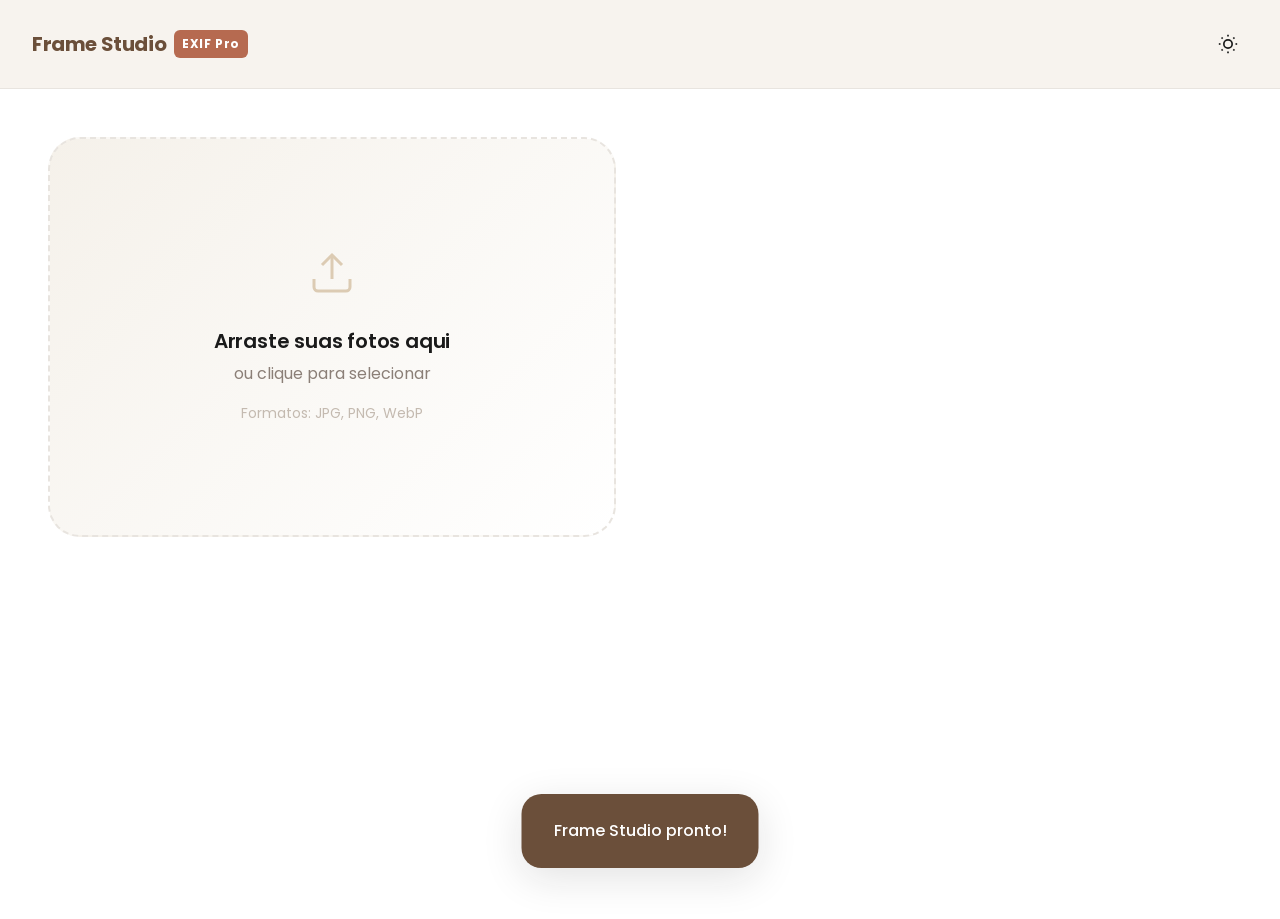
==== index.html @ 3149fba8 "feat: add EXIFReader class for extracting EXIF data from images and UIManager class for managing use" ====
<!DOCTYPE html>
<html lang="pt-BR">
<head>
    <meta charset="UTF-8">
    <meta name="viewport" content="width=device-width, initial-scale=1.0">
    <title>Frame Studio - Molduras EXIF Profissionais</title>
    <meta name="description" content="Crie molduras elegantes para suas fotografias com dados EXIF automaticamente.">
    
    <!-- Preconnect para otimização -->
    <link rel="preconnect" href="https://fonts.googleapis.com">
    <link rel="preconnect" href="https://fonts.gstatic.com" crossorigin>
    
    <!-- Google Fonts - Tipografia Refinada -->
    <link href="https://fonts.googleapis.com/css2?family=Poppins:wght@300;400;500;600;700&family=Cormorant+Garamond:wght@400;500;600;700&display=swap" rel="stylesheet">
    
    <!-- CSS -->
    <link rel="stylesheet" href="css/style.css">
    <link rel="stylesheet" href="css/components.css">
    <link rel="stylesheet" href="css/responsive.css">
</head>
<body>
    <!-- Header Premium -->
    <header class="header">
        <div class="header__container">
            <div class="logo">
                <span class="logo__text">Frame Studio</span>
                <span class="logo__badge">EXIF Pro</span>
            </div>
            <nav class="header__nav">
                <button class="btn-icon" id="themeToggle" aria-label="Alternar tema">
                    <svg width="20" height="20" viewBox="0 0 24 24" fill="none" stroke="currentColor" stroke-width="2">
                        <circle cx="12" cy="12" r="5"></circle>
                        <line x1="12" y1="1" x2="12" y2="3"></line>
                        <line x1="12" y1="21" x2="12" y2="23"></line>
                        <line x1="4.22" y1="4.22" x2="5.64" y2="5.64"></line>
                        <line x1="18.36" y1="18.36" x2="19.78" y2="19.78"></line>
                        <line x1="1" y1="12" x2="3" y2="12"></line>
                        <line x1="21" y1="12" x2="23" y2="12"></line>
                        <line x1="4.22" y1="19.78" x2="5.64" y2="18.36"></line>
                        <line x1="18.36" y1="5.64" x2="19.78" y2="4.22"></line>
                    </svg>
                </button>
            </nav>
        </div>
    </header>

    <!-- Container Principal -->
    <main class="app">
        <div class="app__container">
            <!-- Seção Upload/Visualização -->
            <div class="section section--left">
                <!-- Upload Area -->
                <div class="upload-area" id="uploadArea">
                    <div class="upload-area__content">
                        <svg class="upload-area__icon" width="48" height="48" viewBox="0 0 24 24" fill="none" stroke="currentColor" stroke-width="1.5">
                            <path d="M21 15v4a2 2 0 0 1-2 2H5a2 2 0 0 1-2-2v-4"></path>
                            <polyline points="17 8 12 3 7 8"></polyline>
                            <line x1="12" y1="3" x2="12" y2="15"></line>
                        </svg>
                        <h2 class="upload-area__title">Arraste suas fotos aqui</h2>
                        <p class="upload-area__subtitle">ou clique para selecionar</p>
                        <p class="upload-area__hint">Formatos: JPG, PNG, WebP</p>
                    </div>
                    <input 
                        type="file" 
                        id="fileInput" 
                        multiple 
                        accept="image/*"
                        aria-label="Selecionar imagens"
                        hidden
                    >
                </div>

                <!-- Gallery de Imagens -->
                <div class="gallery" id="gallery" style="display: none;">
                    <div class="gallery__header">
                        <h3 class="gallery__title">Suas fotos</h3>
                        <button class="btn btn--secondary btn--small" id="clearGallery">Limpar</button>
                    </div>
                    <div class="gallery__grid" id="galleryGrid"></div>
                </div>
            </div>

            <!-- Seção Editor/Preview -->
            <div class="section section--right">
                <!-- Preview Card -->
                <div class="preview-card" id="previewCard" style="display: none;">
                    <div class="preview-card__header">
                        <h3 class="preview-card__title">Pré-visualização</h3>
                        <div class="preview-card__controls">
                            <button class="btn-icon" id="zoomOut" aria-label="Diminuir zoom" title="Diminuir zoom">
                                <svg width="18" height="18" viewBox="0 0 24 24" fill="none" stroke="currentColor" stroke-width="2">
                                    <circle cx="11" cy="11" r="8"></circle>
                                    <line x1="21" y1="21" x2="16.65" y2="16.65"></line>
                                    <line x1="8" y1="11" x2="14" y2="11"></line>
                                </svg>
                            </button>
                            <span class="preview-card__zoom" id="zoomLevel">100%</span>
                            <button class="btn-icon" id="zoomIn" aria-label="Aumentar zoom" title="Aumentar zoom">
                                <svg width="18" height="18" viewBox="0 0 24 24" fill="none" stroke="currentColor" stroke-width="2">
                                    <circle cx="11" cy="11" r="8"></circle>
                                    <line x1="21" y1="21" x2="16.65" y2="16.65"></line>
                                    <line x1="11" y1="8" x2="11" y2="14"></line>
                                    <line x1="8" y1="11" x2="14" y2="11"></line>
                                </svg>
                            </button>
                        </div>
                    </div>
                    <div class="preview-card__canvas-wrapper">
                        <canvas id="previewCanvas" class="preview-card__canvas"></canvas>
                    </div>
                </div>

                <!-- EXIF Info -->
                <div class="exif-info" id="exifInfo" style="display: none;">
                    <h4 class="exif-info__title">Dados EXIF</h4>
                    <div class="exif-info__grid" id="exifGrid"></div>
                    <p class="exif-info__empty" id="exifEmpty">Sem dados EXIF disponíveis</p>
                </div>

                <!-- Editor Panel -->
                <div class="editor-panel" id="editorPanel" style="display: none;">
                    <div class="editor-panel__header">
                        <h3 class="editor-panel__title">Editor de Moldura</h3>
                        <button class="btn-icon" id="toggleEditor" aria-label="Recolher editor">
                            <svg width="18" height="18" viewBox="0 0 24 24" fill="none" stroke="currentColor" stroke-width="2">
                                <polyline points="15 18 9 12 15 6"></polyline>
                            </svg>
                        </button>
                    </div>

                    <div class="editor-panel__content" id="editorContent">
                        <!-- Presets -->
                        <div class="editor-section">
                            <label class="editor-label">Presets</label>
                            <div class="presets-grid" id="presetsGrid"></div>
                        </div>

                        <!-- Frame Color -->
                        <div class="editor-section">
                            <label class="editor-label">
                                Cor da Moldura
                                <input 
                                    type="color" 
                                    id="frameColor" 
                                    value="#DCCBB3"
                                    class="editor-color-input"
                                    aria-label="Cor da moldura"
                                >
                            </label>
                        </div>

                        <!-- Frame Width -->
                        <div class="editor-section">
                            <label class="editor-label">
                                Espessura da Moldura: <span id="frameWidthValue">40</span>px
                            </label>
                            <input 
                                type="range" 
                                id="frameWidth" 
                                min="0" 
                                max="200" 
                                value="40"
                                class="editor-slider"
                                aria-label="Espessura da moldura"
                            >
                        </div>

                        <!-- Bottom Spacing -->
                        <div class="editor-section">
                            <label class="editor-label">
                                Espaço Inferior: <span id="bottomSpacingValue">100</span>px
                            </label>
                            <input 
                                type="range" 
                                id="bottomSpacing" 
                                min="0" 
                                max="300" 
                                value="100"
                                class="editor-slider"
                                aria-label="Espaço inferior"
                            >
                        </div>

                        <!-- Text Color -->
                        <div class="editor-section">
                            <label class="editor-label">
                                Cor do Texto
                                <input 
                                    type="color" 
                                    id="textColor" 
                                    value="#1A1A1A"
                                    class="editor-color-input"
                                    aria-label="Cor do texto"
                                >
                            </label>
                        </div>

                        <!-- Font Selection -->
                        <div class="editor-section">
                            <label class="editor-label">Fonte</label>
                            <select id="fontFamily" class="editor-select" aria-label="Família de fonte">
                                <option value="Poppins">Poppins (Moderno)</option>
                                <option value="Cormorant Garamond">Cormorant Garamond (Elegante)</option>
                                <option value="Georgia">Georgia (Clássico)</option>
                                <option value="Courier New">Courier New (Monospace)</option>
                            </select>
                        </div>

                        <!-- Text Size -->
                        <div class="editor-section">
                            <label class="editor-label">
                                Tamanho do Texto: <span id="textSizeValue">14</span>px
                            </label>
                            <input 
                                type="range" 
                                id="textSize" 
                                min="8" 
                                max="32" 
                                value="14"
                                class="editor-slider"
                                aria-label="Tamanho do texto"
                            >
                        </div>

                        <!-- Text Alignment -->
                        <div class="editor-section">
                            <label class="editor-label">Alinhamento</label>
                            <div class="alignment-buttons">
                                <button class="btn-alignment active" data-align="left" aria-label="Alinhar à esquerda" title="Esquerda">
                                    <svg width="18" height="18" viewBox="0 0 24 24" fill="none" stroke="currentColor" stroke-width="2">
                                        <line x1="17" y1="10" x2="3" y2="10"></line>
                                        <line x1="21" y1="6" x2="3" y2="6"></line>
                                        <line x1="21" y1="14" x2="3" y2="14"></line>
                                        <line x1="17" y1="18" x2="3" y2="18"></line>
                                    </svg>
                                </button>
                                <button class="btn-alignment" data-align="center" aria-label="Centralizar" title="Centro">
                                    <svg width="18" height="18" viewBox="0 0 24 24" fill="none" stroke="currentColor" stroke-width="2">
                                        <line x1="18" y1="10" x2="6" y2="10"></line>
                                        <line x1="21" y1="6" x2="3" y2="6"></line>
                                        <line x1="21" y1="14" x2="3" y2="14"></line>
                                        <line x1="18" y1="18" x2="6" y2="18"></line>
                                    </svg>
                                </button>
                                <button class="btn-alignment" data-align="right" aria-label="Alinhar à direita" title="Direita">
                                    <svg width="18" height="18" viewBox="0 0 24 24" fill="none" stroke="currentColor" stroke-width="2">
                                        <line x1="21" y1="10" x2="7" y2="10"></line>
                                        <line x1="21" y1="6" x2="3" y2="6"></line>
                                        <line x1="21" y1="14" x2="3" y2="14"></line>
                                        <line x1="21" y1="18" x2="7" y2="18"></line>
                                    </svg>
                                </button>
                            </div>
                        </div>

                        <!-- Export Button -->
                        <div class="editor-section editor-section--actions">
                            <button class="btn btn--primary btn--full" id="exportBtn">
                                <svg width="18" height="18" viewBox="0 0 24 24" fill="none" stroke="currentColor" stroke-width="2">
                                    <path d="M21 15v4a2 2 0 0 1-2 2H5a2 2 0 0 1-2-2v-4"></path>
                                    <polyline points="7 10 12 15 17 10"></polyline>
                                    <line x1="12" y1="15" x2="12" y2="3"></line>
                                </svg>
                                Exportar JPG
                            </button>
                        </div>
                    </div>
                </div>
            </div>
        </div>
    </main>

    <!-- Toast Notification -->
    <div class="toast" id="toast" role="alert" aria-live="polite" aria-atomic="true"></div>

    <!-- Loading Indicator -->
    <div class="loading-spinner" id="loadingSpinner" style="display: none;">
        <div class="loading-spinner__ring"></div>
    </div>

    <!-- JavaScript -->
    <script src="js/exif.js"></script>
    <script src="js/canvas.js"></script>
    <script src="js/ui.js"></script>
    <script src="js/app.js"></script>
</body>
</html>
---- css/style.css ----
/* ============================================
   FRAME STUDIO - CSS GLOBAL & DESIGN SYSTEM
   Minimalista, Luxuoso, Premium
   ============================================ */

/* ============ ROOT VARIABLES ============ */
:root {
    /* Paleta de cores terrosa sofisticada */
    --color-beige: #F5F1EA;
    --color-sand: #DCCBB3;
    --color-brown-coffee: #6B4F3A;
    --color-terracotta: #B66A50;
    --color-black-soft: #1A1A1A;
    --color-white: #FFFFFF;
    
    /* Cores neutras */
    --color-gray-light: #E8E4DF;
    --color-gray: #C4BAB0;
    --color-gray-dark: #8B7F77;
    
    /* Modo claro - padrão */
    --bg-primary: var(--color-white);
    --bg-secondary: var(--color-beige);
    --bg-tertiary: var(--color-gray-light);
    --text-primary: var(--color-black-soft);
    --text-secondary: var(--color-gray-dark);
    --border-color: var(--color-gray-light);
    --shadow-light: rgba(26, 26, 26, 0.04);
    --shadow-medium: rgba(26, 26, 26, 0.08);
    --shadow-heavy: rgba(26, 26, 26, 0.12);
    
    /* Tipografia */
    --font-sans: 'Poppins', -apple-system, BlinkMacSystemFont, 'Segoe UI', sans-serif;
    --font-serif: 'Cormorant Garamond', Georgia, serif;
    --font-size-xs: 0.75rem;
    --font-size-sm: 0.875rem;
    --font-size-base: 1rem;
    --font-size-lg: 1.125rem;
    --font-size-xl: 1.25rem;
    --font-size-2xl: 1.5rem;
    --font-size-3xl: 1.875rem;
    --font-size-4xl: 2.25rem;
    
    /* Peso de fonte */
    --font-light: 300;
    --font-normal: 400;
    --font-medium: 500;
    --font-semibold: 600;
    --font-bold: 700;
    
    /* Espaçamento */
    --spacing-xs: 0.25rem;
    --spacing-sm: 0.5rem;
    --spacing-md: 1rem;
    --spacing-lg: 1.5rem;
    --spacing-xl: 2rem;
    --spacing-2xl: 3rem;
    --spacing-3xl: 4rem;
    
    /* Border radius */
    --radius-sm: 0.375rem;
    --radius-md: 0.75rem;
    --radius-lg: 1.25rem;
    --radius-xl: 2rem;
    --radius-full: 9999px;
    
    /* Transições */
    --transition-fast: 150ms cubic-bezier(0.4, 0, 0.2, 1);
    --transition-base: 250ms cubic-bezier(0.4, 0, 0.2, 1);
    --transition-slow: 350ms cubic-bezier(0.4, 0, 0.2, 1);
    
    /* Z-index */
    --z-dropdown: 100;
    --z-modal: 1000;
    --z-toast: 1100;
}

/* Modo escuro */
body.dark-mode {
    --bg-primary: #0F0E0D;
    --bg-secondary: #1A1714;
    --bg-tertiary: #2A251F;
    --text-primary: #F5F1EA;
    --text-secondary: #B8B0A4;
    --border-color: #2A251F;
    --shadow-light: rgba(0, 0, 0, 0.2);
    --shadow-medium: rgba(0, 0, 0, 0.35);
    --shadow-heavy: rgba(0, 0, 0, 0.5);
}

/* ============ RESET CSS ============ */
* {
    margin: 0;
    padding: 0;
    box-sizing: border-box;
}

html {
    -webkit-font-smoothing: antialiased;
    -moz-osx-font-smoothing: grayscale;
    scroll-behavior: smooth;
}

body {
    font-family: var(--font-sans);
    font-size: var(--font-size-base);
    font-weight: var(--font-normal);
    line-height: 1.6;
    color: var(--text-primary);
    background-color: var(--bg-primary);
    transition: background-color var(--transition-base),
                color var(--transition-base);
    overflow-x: hidden;
}

/* ============ TIPOGRAFIA ============ */
h1, h2, h3, h4, h5, h6 {
    font-weight: var(--font-semibold);
    line-height: 1.2;
    letter-spacing: -0.01em;
}

h1 {
    font-size: var(--font-size-4xl);
}

h2 {
    font-size: var(--font-size-3xl);
}

h3 {
    font-size: var(--font-size-2xl);
}

h4 {
    font-size: var(--font-size-xl);
}

h5 {
    font-size: var(--font-size-lg);
}

h6 {
    font-size: var(--font-size-base);
}

p {
    color: var(--text-secondary);
}

a {
    color: var(--color-terracotta);
    text-decoration: none;
    transition: color var(--transition-fast);
}

a:hover {
    color: var(--color-brown-coffee);
}

/* ============ HEADER ============ */
.header {
    position: sticky;
    top: 0;
    z-index: 100;
    background-color: var(--bg-primary);
    border-bottom: 1px solid var(--border-color);
    backdrop-filter: blur(10px);
    background-color: rgba(245, 241, 234, 0.8);
    transition: all var(--transition-base);
}

body.dark-mode .header {
    background-color: rgba(15, 14, 13, 0.8);
}

.header__container {
    max-width: 1920px;
    margin: 0 auto;
    padding: var(--spacing-lg) var(--spacing-xl);
    display: flex;
    justify-content: space-between;
    align-items: center;
}

/* Logo */
.logo {
    display: flex;
    align-items: center;
    gap: var(--spacing-sm);
    font-weight: var(--font-bold);
    font-size: var(--font-size-xl);
    letter-spacing: -0.02em;
}

.logo__text {
    color: var(--color-brown-coffee);
}

.logo__badge {
    font-size: var(--font-size-xs);
    padding: var(--spacing-xs) var(--spacing-sm);
    background-color: var(--color-terracotta);
    color: white;
    border-radius: var(--radius-sm);
    font-weight: var(--font-bold);
    letter-spacing: 0.05em;
}

/* Header Nav */
.header__nav {
    display: flex;
    gap: var(--spacing-lg);
    align-items: center;
}

/* ============ BUTTONS ============ */
.btn {
    display: inline-flex;
    align-items: center;
    justify-content: center;
    gap: var(--spacing-sm);
    padding: var(--spacing-md) var(--spacing-lg);
    font-size: var(--font-size-base);
    font-weight: var(--font-medium);
    border: none;
    border-radius: var(--radius-lg);
    cursor: pointer;
    transition: all var(--transition-fast);
    white-space: nowrap;
    font-family: var(--font-sans);
}

.btn:disabled {
    opacity: 0.5;
    cursor: not-allowed;
}

/* Botão Primário */
.btn--primary {
    background-color: var(--color-brown-coffee);
    color: white;
    box-shadow: 0 4px 16px var(--shadow-medium);
}

.btn--primary:hover:not(:disabled) {
    background-color: var(--color-terracotta);
    transform: translateY(-2px);
    box-shadow: 0 8px 24px var(--shadow-heavy);
}

.btn--primary:active:not(:disabled) {
    transform: translateY(0);
}

/* Botão Secundário */
.btn--secondary {
    background-color: var(--bg-tertiary);
    color: var(--text-primary);
    border: 1px solid var(--border-color);
}

.btn--secondary:hover:not(:disabled) {
    background-color: var(--color-gray-light);
    border-color: var(--color-gray);
}

/* Botão Pequeno */
.btn--small {
    padding: var(--spacing-sm) var(--spacing-md);
    font-size: var(--font-size-sm);
}

/* Botão Full Width */
.btn--full {
    width: 100%;
}

/* Botão Icon */
.btn-icon {
    display: inline-flex;
    align-items: center;
    justify-content: center;
    width: 40px;
    height: 40px;
    padding: 0;
    background-color: transparent;
    border: none;
    border-radius: var(--radius-lg);
    cursor: pointer;
    color: var(--text-primary);
    transition: all var(--transition-fast);
}

.btn-icon:hover {
    background-color: var(--bg-tertiary);
}

.btn-icon svg {
    width: 20px;
    height: 20px;
}

/* ============ INPUTS ============ */
input[type="text"],
input[type="email"],
input[type="password"],
input[type="number"],
textarea,
select {
    width: 100%;
    padding: var(--spacing-md);
    font-family: var(--font-sans);
    font-size: var(--font-size-base);
    border: 1px solid var(--border-color);
    border-radius: var(--radius-md);
    background-color: var(--bg-primary);
    color: var(--text-primary);
    transition: all var(--transition-fast);
}

input[type="text"]:focus,
input[type="email"]:focus,
input[type="password"]:focus,
input[type="number"]:focus,
textarea:focus,
select:focus {
    outline: none;
    border-color: var(--color-brown-coffee);
    box-shadow: 0 0 0 3px rgba(107, 79, 58, 0.1);
}

input[type="color"] {
    border: 1px solid var(--border-color);
    border-radius: var(--radius-md);
    cursor: pointer;
    height: 40px;
}

input[type="range"] {
    width: 100%;
    height: 6px;
    border-radius: var(--radius-full);
    background: var(--border-color);
    outline: none;
    -webkit-appearance: none;
    appearance: none;
}

input[type="range"]::-webkit-slider-thumb {
    -webkit-appearance: none;
    appearance: none;
    width: 18px;
    height: 18px;
    border-radius: var(--radius-full);
    background: var(--color-brown-coffee);
    cursor: pointer;
    transition: all var(--transition-fast);
    box-shadow: 0 2px 8px var(--shadow-medium);
}

input[type="range"]::-webkit-slider-thumb:hover {
    transform: scale(1.2);
    box-shadow: 0 4px 12px var(--shadow-heavy);
}

input[type="range"]::-moz-range-thumb {
    width: 18px;
    height: 18px;
    border-radius: var(--radius-full);
    background: var(--color-brown-coffee);
    cursor: pointer;
    border: none;
    transition: all var(--transition-fast);
    box-shadow: 0 2px 8px var(--shadow-medium);
}

input[type="range"]::-moz-range-thumb:hover {
    transform: scale(1.2);
    box-shadow: 0 4px 12px var(--shadow-heavy);
}

/* ============ LAYOUT PRINCIPAL ============ */
.app {
    min-height: calc(100vh - 70px);
    padding: var(--spacing-2xl);
    background-color: var(--bg-primary);
}

.app__container {
    max-width: 1920px;
    margin: 0 auto;
    display: grid;
    grid-template-columns: 1fr 1fr;
    gap: var(--spacing-3xl);
    align-items: start;
}

/* Section */
.section {
    display: flex;
    flex-direction: column;
    gap: var(--spacing-xl);
}

.section--left {
    /* Left side */
}

.section--right {
    /* Right side */
}

/* ============ UPLOAD AREA ============ */
.upload-area {
    position: relative;
    min-height: 400px;
    border: 2px dashed var(--border-color);
    border-radius: var(--radius-xl);
    background: linear-gradient(135deg, var(--bg-secondary) 0%, var(--bg-primary) 100%);
    display: flex;
    align-items: center;
    justify-content: center;
    cursor: pointer;
    transition: all var(--transition-base);
}

.upload-area:hover {
    border-color: var(--color-sand);
    background: linear-gradient(135deg, rgba(220, 203, 179, 0.1) 0%, var(--bg-primary) 100%);
}

.upload-area.dragover {
    border-color: var(--color-terracotta);
    background-color: rgba(182, 106, 80, 0.08);
    transform: scale(1.01);
}

.upload-area__content {
    text-align: center;
    padding: var(--spacing-2xl);
    pointer-events: none;
}

.upload-area__icon {
    margin-bottom: var(--spacing-lg);
    color: var(--color-sand);
}

.upload-area__title {
    font-size: var(--font-size-xl);
    margin-bottom: var(--spacing-sm);
    color: var(--text-primary);
}

.upload-area__subtitle {
    font-size: var(--font-size-base);
    color: var(--text-secondary);
    margin-bottom: var(--spacing-md);
}

.upload-area__hint {
    font-size: var(--font-size-sm);
    color: var(--color-gray);
}

/* ============ GALLERY ============ */
.gallery {
    background-color: var(--bg-secondary);
    border-radius: var(--radius-lg);
    padding: var(--spacing-lg);
}

.gallery__header {
    display: flex;
    justify-content: space-between;
    align-items: center;
    margin-bottom: var(--spacing-lg);
    border-bottom: 1px solid var(--border-color);
    padding-bottom: var(--spacing-lg);
}

.gallery__title {
    font-size: var(--font-size-lg);
    font-weight: var(--font-semibold);
}

.gallery__grid {
    display: grid;
    grid-template-columns: repeat(auto-fill, minmax(100px, 1fr));
    gap: var(--spacing-md);
}

.gallery-item {
    position: relative;
    aspect-ratio: 1 / 1;
    overflow: hidden;
    border-radius: var(--radius-md);
    cursor: pointer;
    transition: all var(--transition-fast);
    border: 2px solid transparent;
}

.gallery-item img {
    width: 100%;
    height: 100%;
    object-fit: cover;
}

.gallery-item:hover {
    transform: scale(1.05);
    border-color: var(--color-sand);
}

.gallery-item.active {
    border-color: var(--color-terracotta);
}

.gallery-item__remove {
    position: absolute;
    top: var(--spacing-sm);
    right: var(--spacing-sm);
    width: 28px;
    height: 28px;
    background-color: rgba(0, 0, 0, 0.6);
    border: none;
    border-radius: var(--radius-sm);
    color: white;
    cursor: pointer;
    display: flex;
    align-items: center;
    justify-content: center;
    opacity: 0;
    transition: all var(--transition-fast);
}

.gallery-item:hover .gallery-item__remove {
    opacity: 1;
}

.gallery-item__remove:hover {
    background-color: rgba(0, 0, 0, 0.8);
}

/* ============ PREVIEW CARD ============ */
.preview-card {
    background-color: var(--bg-secondary);
    border-radius: var(--radius-lg);
    overflow: hidden;
    box-shadow: 0 10px 40px var(--shadow-medium);
}

.preview-card__header {
    display: flex;
    justify-content: space-between;
    align-items: center;
    padding: var(--spacing-lg);
    border-bottom: 1px solid var(--border-color);
}

.preview-card__title {
    font-size: var(--font-size-lg);
    font-weight: var(--font-semibold);
}

.preview-card__controls {
    display: flex;
    gap: var(--spacing-sm);
    align-items: center;
}

.preview-card__zoom {
    font-size: var(--font-size-sm);
    min-width: 45px;
    text-align: center;
    color: var(--text-secondary);
}

.preview-card__canvas-wrapper {
    padding: var(--spacing-lg);
    background-color: var(--bg-primary);
    display: flex;
    align-items: center;
    justify-content: center;
    min-height: 300px;
    max-height: 600px;
    overflow: auto;
}

.preview-card__canvas {
    max-width: 100%;
    max-height: 100%;
    display: block;
    box-shadow: 0 4px 12px var(--shadow-light);
    border-radius: var(--radius-md);
}

/* ============ EXIF INFO ============ */
.exif-info {
    background-color: var(--bg-secondary);
    border-radius: var(--radius-lg);
    padding: var(--spacing-lg);
}

.exif-info__title {
    font-size: var(--font-size-lg);
    font-weight: var(--font-semibold);
    margin-bottom: var(--spacing-lg);
    border-bottom: 1px solid var(--border-color);
    padding-bottom: var(--spacing-lg);
}

.exif-info__grid {
    display: grid;
    grid-template-columns: 1fr 1fr;
    gap: var(--spacing-lg);
}

.exif-item {
    padding: var(--spacing-md);
    background-color: var(--bg-primary);
    border-radius: var(--radius-md);
    border-left: 3px solid var(--color-sand);
}

.exif-item__label {
    font-size: var(--font-size-sm);
    color: var(--text-secondary);
    font-weight: var(--font-medium);
    margin-bottom: var(--spacing-xs);
    text-transform: uppercase;
    letter-spacing: 0.05em;
}

.exif-item__value {
    font-size: var(--font-size-base);
    color: var(--text-primary);
    font-weight: var(--font-semibold);
    word-break: break-word;
}

.exif-info__empty {
    text-align: center;
    padding: var(--spacing-xl);
    color: var(--text-secondary);
    font-style: italic;
}

/* ============ EDITOR PANEL ============ */
.editor-panel {
    background-color: var(--bg-secondary);
    border-radius: var(--radius-lg);
    overflow: hidden;
    box-shadow: 0 10px 40px var(--shadow-medium);
}

.editor-panel__header {
    display: flex;
    justify-content: space-between;
    align-items: center;
    padding: var(--spacing-lg);
    border-bottom: 1px solid var(--border-color);
    background-color: var(--bg-primary);
}

.editor-panel__title {
    font-size: var(--font-size-lg);
    font-weight: var(--font-semibold);
}

.editor-panel__content {
    padding: var(--spacing-lg);
    max-height: calc(100vh - 400px);
    overflow-y: auto;
    display: flex;
    flex-direction: column;
    gap: var(--spacing-xl);
}

/* Scrollbar customizado */
.editor-panel__content::-webkit-scrollbar {
    width: 6px;
}

.editor-panel__content::-webkit-scrollbar-track {
    background: transparent;
}

.editor-panel__content::-webkit-scrollbar-thumb {
    background: var(--color-gray);
    border-radius: var(--radius-full);
}

.editor-panel__content::-webkit-scrollbar-thumb:hover {
    background: var(--color-gray-dark);
}

/* Editor Section */
.editor-section {
    display: flex;
    flex-direction: column;
    gap: var(--spacing-md);
}

.editor-section--actions {
    margin-top: var(--spacing-xl);
    padding-top: var(--spacing-xl);
    border-top: 1px solid var(--border-color);
}

.editor-label {
    font-size: var(--font-size-sm);
    font-weight: var(--font-semibold);
    color: var(--text-primary);
    text-transform: uppercase;
    letter-spacing: 0.05em;
    display: flex;
    align-items: center;
    justify-content: space-between;
    gap: var(--spacing-md);
}

.editor-color-input {
    width: 40px;
    height: 40px;
    flex-shrink: 0;
}

.editor-slider {
    cursor: pointer;
}

.editor-select {
    padding: var(--spacing-md);
    border: 1px solid var(--border-color);
    border-radius: var(--radius-md);
    background-color: var(--bg-primary);
    color: var(--text-primary);
    font-family: var(--font-sans);
    font-size: var(--font-size-base);
    cursor: pointer;
    transition: all var(--transition-fast);
}

.editor-select:hover {
    border-color: var(--color-sand);
}

.editor-select:focus {
    outline: none;
    border-color: var(--color-brown-coffee);
    box-shadow: 0 0 0 3px rgba(107, 79, 58, 0.1);
}

/* ============ PRESETS ============ */
.presets-grid {
    display: grid;
    grid-template-columns: repeat(2, 1fr);
    gap: var(--spacing-md);
}

.preset-btn {
    padding: var(--spacing-md);
    border: 2px solid var(--border-color);
    border-radius: var(--radius-md);
    background-color: var(--bg-primary);
    cursor: pointer;
    transition: all var(--transition-fast);
    text-align: left;
}

.preset-btn:hover {
    border-color: var(--color-sand);
}

.preset-btn.active {
    border-color: var(--color-terracotta);
    background-color: rgba(182, 106, 80, 0.1);
}

.preset-btn__name {
    font-size: var(--font-size-sm);
    font-weight: var(--font-semibold);
    color: var(--text-primary);
}

.preset-btn__desc {
    font-size: 0.7rem;
    color: var(--text-secondary);
    margin-top: var(--spacing-xs);
}

/* ============ ALIGNMENT BUTTONS ============ */
.alignment-buttons {
    display: grid;
    grid-template-columns: repeat(3, 1fr);
    gap: var(--spacing-sm);
}

.btn-alignment {
    padding: var(--spacing-md);
    border: 1px solid var(--border-color);
    border-radius: var(--radius-md);
    background-color: var(--bg-primary);
    cursor: pointer;
    transition: all var(--transition-fast);
    display: flex;
    align-items: center;
    justify-content: center;
    color: var(--text-primary);
}

.btn-alignment:hover {
    border-color: var(--color-sand);
}

.btn-alignment.active {
    background-color: var(--color-brown-coffee);
    border-color: var(--color-brown-coffee);
    color: white;
}

/* ============ TOAST NOTIFICATION ============ */
.toast {
    position: fixed;
    bottom: -100px;
    left: 50%;
    transform: translateX(-50%);
    background-color: var(--color-brown-coffee);
    color: white;
    padding: var(--spacing-lg) var(--spacing-xl);
    border-radius: var(--radius-lg);
    box-shadow: 0 10px 40px var(--shadow-heavy);
    transition: bottom var(--transition-base);
    max-width: 90%;
    text-align: center;
    z-index: var(--z-toast);
    font-weight: var(--font-medium);
}

.toast.show {
    bottom: var(--spacing-xl);
}

.toast.error {
    background-color: #D32F2F;
}

.toast.success {
    background-color: #388E3C;
}

/* ============ LOADING SPINNER ============ */
.loading-spinner {
    position: fixed;
    top: 50%;
    left: 50%;
    transform: translate(-50%, -50%);
    z-index: var(--z-modal);
}

.loading-spinner__ring {
    border: 4px solid var(--bg-tertiary);
    border-top-color: var(--color-brown-coffee);
    border-radius: var(--radius-full);
    width: 50px;
    height: 50px;
    animation: spinner-rotation 1s linear infinite;
}

@keyframes spinner-rotation {
    to {
        transform: rotate(360deg);
    }
}

/* ============ UTILITÁRIOS ============ */
.flex {
    display: flex;
}

.flex-center {
    display: flex;
    align-items: center;
    justify-content: center;
}

.gap-sm {
    gap: var(--spacing-sm);
}

.gap-md {
    gap: var(--spacing-md);
}

.gap-lg {
    gap: var(--spacing-lg);
}

.mt-sm {
    margin-top: var(--spacing-sm);
}

.mt-md {
    margin-top: var(--spacing-md);
}

.mt-lg {
    margin-top: var(--spacing-lg);
}

.mb-sm {
    margin-bottom: var(--spacing-sm);
}

.mb-md {
    margin-bottom: var(--spacing-md);
}

.mb-lg {
    margin-bottom: var(--spacing-lg);
}

.text-center {
    text-align: center;
}

.sr-only {
    position: absolute;
    width: 1px;
    height: 1px;
    padding: 0;
    margin: -1px;
    overflow: hidden;
    clip: rect(0, 0, 0, 0);
    white-space: nowrap;
    border-width: 0;
}

/* Animações suaves */
@keyframes fade-in {
    from {
        opacity: 0;
    }
    to {
        opacity: 1;
    }
}

@keyframes slide-up {
    from {
        opacity: 0;
        transform: translateY(20px);
    }
    to {
        opacity: 1;
        transform: translateY(0);
    }
}

@keyframes slide-down {
    from {
        opacity: 0;
        transform: translateY(-20px);
    }
    to {
        opacity: 1;
        transform: translateY(0);
    }
}

.animate-in {
    animation: slide-up var(--transition-base) ease-out;
}
---- css/components.css ----
/* ============================================
   FRAME STUDIO - COMPONENTS CSS
   Estilos específicos de componentes
   ============================================ */

/* ============ EMPTY STATE ============ */
.empty-state {
    text-align: center;
    padding: var(--spacing-3xl) var(--spacing-xl);
    color: var(--text-secondary);
}

.empty-state__icon {
    font-size: 3rem;
    margin-bottom: var(--spacing-lg);
    opacity: 0.5;
}

.empty-state__title {
    font-size: var(--font-size-lg);
    margin-bottom: var(--spacing-md);
    color: var(--text-primary);
}

.empty-state__text {
    font-size: var(--font-size-base);
    margin-bottom: var(--spacing-xl);
}

/* ============ SKELETON LOADING ============ */
.skeleton {
    background: linear-gradient(
        90deg,
        var(--bg-tertiary) 0%,
        var(--bg-secondary) 50%,
        var(--bg-tertiary) 100%
    );
    background-size: 200% 100%;
    animation: skeleton-loading 2s infinite;
    border-radius: var(--radius-md);
}

@keyframes skeleton-loading {
    0% {
        background-position: 200% 0;
    }
    100% {
        background-position: -200% 0;
    }
}

.skeleton-text {
    height: 1rem;
    margin-bottom: var(--spacing-md);
}

.skeleton-image {
    width: 100%;
    aspect-ratio: 1;
    border-radius: var(--radius-lg);
}

/* ============ CARDS ============ */
.card {
    background-color: var(--bg-secondary);
    border-radius: var(--radius-lg);
    padding: var(--spacing-lg);
    border: 1px solid var(--border-color);
    transition: all var(--transition-base);
}

.card:hover {
    box-shadow: 0 8px 24px var(--shadow-medium);
}

.card__header {
    display: flex;
    justify-content: space-between;
    align-items: flex-start;
    margin-bottom: var(--spacing-lg);
    border-bottom: 1px solid var(--border-color);
    padding-bottom: var(--spacing-lg);
}

.card__title {
    font-size: var(--font-size-lg);
    font-weight: var(--font-semibold);
}

.card__content {
    font-size: var(--font-size-base);
    color: var(--text-secondary);
    line-height: 1.8;
}

/* ============ MODALS ============ */
.modal {
    position: fixed;
    top: 0;
    left: 0;
    right: 0;
    bottom: 0;
    background-color: rgba(26, 26, 26, 0.5);
    display: flex;
    align-items: center;
    justify-content: center;
    z-index: var(--z-modal);
    opacity: 0;
    pointer-events: none;
    transition: opacity var(--transition-base);
}

.modal.show {
    opacity: 1;
    pointer-events: auto;
}

.modal__content {
    background-color: var(--bg-primary);
    border-radius: var(--radius-xl);
    padding: var(--spacing-2xl);
    max-width: 500px;
    width: 90%;
    box-shadow: 0 20px 60px var(--shadow-heavy);
    animation: slide-up var(--transition-base) ease-out;
}

.modal__header {
    margin-bottom: var(--spacing-lg);
}

.modal__title {
    font-size: var(--font-size-2xl);
    font-weight: var(--font-bold);
}

.modal__body {
    margin-bottom: var(--spacing-xl);
}

.modal__footer {
    display: flex;
    gap: var(--spacing-md);
    justify-content: flex-end;
}

/* ============ TABS ============ */
.tabs {
    border-bottom: 1px solid var(--border-color);
    margin-bottom: var(--spacing-xl);
}

.tabs__list {
    display: flex;
    gap: var(--spacing-lg);
    list-style: none;
    overflow-x: auto;
}

.tabs__item {
    padding: var(--spacing-md) 0;
    border-bottom: 2px solid transparent;
    cursor: pointer;
    color: var(--text-secondary);
    font-weight: var(--font-medium);
    transition: all var(--transition-fast);
}

.tabs__item:hover {
    color: var(--text-primary);
}

.tabs__item.active {
    color: var(--color-brown-coffee);
    border-bottom-color: var(--color-brown-coffee);
}

.tabs__content {
    display: none;
}

.tabs__content.active {
    display: block;
    animation: fade-in var(--transition-fast);
}

/* ============ BADGES ============ */
.badge {
    display: inline-block;
    padding: var(--spacing-xs) var(--spacing-md);
    border-radius: var(--radius-full);
    font-size: var(--font-size-xs);
    font-weight: var(--font-bold);
    text-transform: uppercase;
    letter-spacing: 0.05em;
    background-color: var(--bg-tertiary);
    color: var(--text-primary);
}

.badge--primary {
    background-color: var(--color-brown-coffee);
    color: white;
}

.badge--success {
    background-color: #388E3C;
    color: white;
}

.badge--error {
    background-color: #D32F2F;
    color: white;
}

.badge--warning {
    background-color: #F57C00;
    color: white;
}

/* ============ DROPDOWNS ============ */
.dropdown {
    position: relative;
    display: inline-block;
}

.dropdown__trigger {
    display: flex;
    align-items: center;
    gap: var(--spacing-sm);
}

.dropdown__menu {
    position: absolute;
    top: 100%;
    left: 0;
    background-color: var(--bg-primary);
    border: 1px solid var(--border-color);
    border-radius: var(--radius-lg);
    box-shadow: 0 10px 40px var(--shadow-heavy);
    min-width: 200px;
    margin-top: var(--spacing-sm);
    opacity: 0;
    pointer-events: none;
    transform: translateY(-10px);
    transition: all var(--transition-fast);
    z-index: var(--z-dropdown);
}

.dropdown__menu.show {
    opacity: 1;
    pointer-events: auto;
    transform: translateY(0);
}

.dropdown__item {
    padding: var(--spacing-md) var(--spacing-lg);
    color: var(--text-primary);
    cursor: pointer;
    transition: all var(--transition-fast);
    border: none;
    width: 100%;
    text-align: left;
    background: transparent;
    font-family: var(--font-sans);
    font-size: var(--font-size-base);
}

.dropdown__item:hover {
    background-color: var(--bg-tertiary);
}

.dropdown__item:first-child {
    border-radius: var(--radius-lg) var(--radius-lg) 0 0;
}

.dropdown__item:last-child {
    border-radius: 0 0 var(--radius-lg) var(--radius-lg);
}

.dropdown__divider {
    height: 1px;
    background-color: var(--border-color);
    margin: var(--spacing-sm) 0;
}

/* ============ TOOLTIPS ============ */
.tooltip {
    position: relative;
    display: inline-block;
}

.tooltip__content {
    position: absolute;
    background-color: var(--color-black-soft);
    color: white;
    padding: var(--spacing-sm) var(--spacing-md);
    border-radius: var(--radius-md);
    white-space: nowrap;
    font-size: var(--font-size-xs);
    z-index: var(--z-dropdown);
    pointer-events: none;
    opacity: 0;
    transform: translateY(-5px);
    transition: opacity var(--transition-fast), transform var(--transition-fast);
    bottom: calc(100% + 10px);
    left: 50%;
    transform: translateX(-50%) translateY(-5px);
}

.tooltip:hover .tooltip__content {
    opacity: 1;
    transform: translateX(-50%) translateY(0);
}

/* ============ PROGRESS BAR ============ */
.progress {
    width: 100%;
    height: 6px;
    background-color: var(--bg-tertiary);
    border-radius: var(--radius-full);
    overflow: hidden;
}

.progress__bar {
    height: 100%;
    background: linear-gradient(90deg, var(--color-brown-coffee), var(--color-terracotta));
    border-radius: var(--radius-full);
    transition: width var(--transition-base);
}

/* ============ ALERTS ============ */
.alert {
    padding: var(--spacing-lg);
    border-radius: var(--radius-lg);
    display: flex;
    gap: var(--spacing-md);
    align-items: flex-start;
    margin-bottom: var(--spacing-lg);
}

.alert__icon {
    flex-shrink: 0;
    width: 24px;
    height: 24px;
}

.alert__content {
    flex: 1;
}

.alert__title {
    font-weight: var(--font-semibold);
    margin-bottom: var(--spacing-xs);
}

.alert__message {
    font-size: var(--font-size-sm);
    opacity: 0.9;
}

.alert--info {
    background-color: rgba(25, 118, 210, 0.1);
    color: #1976D2;
}

.alert--success {
    background-color: rgba(56, 142, 60, 0.1);
    color: #388E3C;
}

.alert--warning {
    background-color: rgba(245, 127, 23, 0.1);
    color: #F57F17;
}

.alert--error {
    background-color: rgba(211, 47, 47, 0.1);
    color: #D32F2F;
}

/* ============ FORM GROUPS ============ */
.form-group {
    display: flex;
    flex-direction: column;
    gap: var(--spacing-md);
    margin-bottom: var(--spacing-lg);
}

.form-group__label {
    font-weight: var(--font-medium);
    color: var(--text-primary);
}

.form-group__helper {
    font-size: var(--font-size-sm);
    color: var(--text-secondary);
    margin-top: -var(--spacing-sm);
}

.form-group__error {
    font-size: var(--font-size-sm);
    color: #D32F2F;
    margin-top: -var(--spacing-sm);
}

.form-group.error input,
.form-group.error textarea,
.form-group.error select {
    border-color: #D32F2F;
}

/* ============ DIVIDERS ============ */
.divider {
    height: 1px;
    background-color: var(--border-color);
    margin: var(--spacing-xl) 0;
}

.divider--horizontal {
    width: 100%;
}

.divider--vertical {
    width: 1px;
    height: 100px;
    display: inline-block;
    margin: 0 var(--spacing-lg);
}

/* ============ LISTS ============ */
.list {
    list-style: none;
}

.list__item {
    padding: var(--spacing-md) 0;
    border-bottom: 1px solid var(--border-color);
    display: flex;
    justify-content: space-between;
    align-items: center;
}

.list__item:last-child {
    border-bottom: none;
}

.list__text {
    flex: 1;
}

.list__primary {
    font-weight: var(--font-medium);
    color: var(--text-primary);
}

.list__secondary {
    font-size: var(--font-size-sm);
    color: var(--text-secondary);
}

/* ============ STATS/KPI ============ */
.stat {
    background-color: var(--bg-secondary);
    border-radius: var(--radius-lg);
    padding: var(--spacing-lg);
    text-align: center;
    border: 1px solid var(--border-color);
}

.stat__value {
    font-size: var(--font-size-3xl);
    font-weight: var(--font-bold);
    color: var(--color-brown-coffee);
    margin-bottom: var(--spacing-sm);
}

.stat__label {
    font-size: var(--font-size-sm);
    color: var(--text-secondary);
    text-transform: uppercase;
    letter-spacing: 0.05em;
}

/* ============ TRANSITIONS & ANIMATIONS ============ */
.transition-all {
    transition: all var(--transition-base);
}

.transition-colors {
    transition: background-color var(--transition-fast),
                color var(--transition-fast),
                border-color var(--transition-fast);
}

.transition-transform {
    transition: transform var(--transition-fast);
}

/* ============ HOVER EFFECTS ============ */
.hover-lift {
    transition: transform var(--transition-fast), box-shadow var(--transition-fast);
}

.hover-lift:hover {
    transform: translateY(-4px);
    box-shadow: 0 12px 32px var(--shadow-heavy);
}

.hover-scale {
    transition: transform var(--transition-fast);
}

.hover-scale:hover {
    transform: scale(1.05);
}

/* ============ GLASSMORPHISM ============ */
.glass {
    background: rgba(255, 255, 255, 0.7);
    backdrop-filter: blur(10px);
    border: 1px solid rgba(255, 255, 255, 0.2);
    border-radius: var(--radius-lg);
}

body.dark-mode .glass {
    background: rgba(15, 14, 13, 0.7);
    border: 1px solid rgba(255, 255, 255, 0.1);
}

/* ============ OVERLAY ============ */
.overlay {
    position: fixed;
    top: 0;
    left: 0;
    right: 0;
    bottom: 0;
    background-color: rgba(26, 26, 26, 0.5);
    z-index: 999;
    opacity: 0;
    pointer-events: none;
    transition: opacity var(--transition-base);
}

.overlay.show {
    opacity: 1;
    pointer-events: auto;
}

/* ============ VISIBILITY ============ */
.hidden {
    display: none !important;
}

.invisible {
    visibility: hidden;
}

.opacity-0 {
    opacity: 0;
}

.opacity-50 {
    opacity: 0.5;
}

.pointer-events-none {
    pointer-events: none;
}

/* ============ CURSOR ============ */
.cursor-pointer {
    cursor: pointer;
}

.cursor-default {
    cursor: default;
}

.cursor-not-allowed {
    cursor: not-allowed;
}

.cursor-loading {
    cursor: wait;
}
---- css/responsive.css ----
/* ============================================
   FRAME STUDIO - RESPONSIVE CSS
   Breakpoints e adaptações para todos os dispositivos
   ============================================ */

/* ============ BREAKPOINTS ============ */
/* 
   Mobile: < 640px
   Tablet: 640px - 1024px
   Desktop: 1024px - 1536px
   Ultrawide: > 1536px
*/

/* ============ EXTRA SMALL DEVICES (< 640px) ============ */
@media (max-width: 639px) {
    :root {
        --font-size-4xl: 1.875rem;
        --font-size-3xl: 1.5rem;
        --font-size-2xl: 1.25rem;
        --spacing-2xl: 1.5rem;
        --spacing-3xl: 2rem;
    }

    /* Header */
    .header__container {
        padding: var(--spacing-md) var(--spacing-lg);
    }

    .logo {
        font-size: var(--font-size-lg);
    }

    /* App Layout */
    .app {
        padding: var(--spacing-lg);
    }

    .app__container {
        grid-template-columns: 1fr;
        gap: var(--spacing-xl);
    }

    /* Upload Area */
    .upload-area {
        min-height: 250px;
    }

    .upload-area__content {
        padding: var(--spacing-lg);
    }

    .upload-area__icon {
        width: 36px;
        height: 36px;
    }

    .upload-area__title {
        font-size: var(--font-size-lg);
    }

    /* Gallery */
    .gallery__grid {
        grid-template-columns: repeat(auto-fill, minmax(80px, 1fr));
        gap: var(--spacing-sm);
    }

    /* Preview Card */
    .preview-card__header {
        flex-wrap: wrap;
        gap: var(--spacing-md);
    }

    .preview-card__canvas-wrapper {
        min-height: 250px;
        padding: var(--spacing-md);
    }

    /* Editor Panel */
    .editor-panel__content {
        max-height: none;
        gap: var(--spacing-lg);
    }

    .presets-grid {
        grid-template-columns: 1fr;
    }

    .alignment-buttons {
        grid-template-columns: repeat(3, 1fr);
    }

    /* EXIF Info */
    .exif-info__grid {
        grid-template-columns: 1fr;
    }

    /* Buttons */
    .btn {
        padding: var(--spacing-md) var(--spacing-lg);
        font-size: var(--font-size-sm);
    }

    /* Forms */
    .form-group {
        gap: var(--spacing-sm);
        margin-bottom: var(--spacing-md);
    }

    /* Modals */
    .modal__content {
        width: 95%;
        padding: var(--spacing-lg);
    }

    /* Toast */
    .toast {
        bottom: var(--spacing-lg);
        max-width: 85%;
        padding: var(--spacing-md) var(--spacing-lg);
        font-size: var(--font-size-sm);
    }
}

/* ============ SMALL DEVICES (640px - 1023px) ============ */
@media (min-width: 640px) and (max-width: 1023px) {
    :root {
        --spacing-2xl: 2rem;
    }

    /* App Layout */
    .app {
        padding: var(--spacing-xl);
    }

    .app__container {
        grid-template-columns: 1fr;
        gap: var(--spacing-2xl);
    }

    /* Header */
    .header__container {
        padding: var(--spacing-md) var(--spacing-lg);
    }

    /* Upload Area */
    .upload-area {
        min-height: 300px;
    }

    /* Gallery */
    .gallery__grid {
        grid-template-columns: repeat(auto-fill, minmax(90px, 1fr));
        gap: var(--spacing-md);
    }

    /* Preview Card */
    .preview-card__canvas-wrapper {
        min-height: 300px;
    }

    /* EXIF Info */
    .exif-info__grid {
        grid-template-columns: 1fr;
    }

    /* Presets */
    .presets-grid {
        grid-template-columns: repeat(2, 1fr);
    }

    /* Editor Panel */
    .editor-panel__content {
        max-height: 500px;
    }

    /* Sections Stack */
    .section {
        gap: var(--spacing-lg);
    }
}

/* ============ MEDIUM DEVICES (1024px - 1535px) ============ */
@media (min-width: 1024px) and (max-width: 1535px) {
    .app__container {
        grid-template-columns: 1fr 1fr;
        gap: var(--spacing-2xl);
    }

    .editor-panel__content {
        max-height: calc(100vh - 300px);
    }

    .preview-card__canvas-wrapper {
        min-height: 400px;
    }

    .exif-info__grid {
        grid-template-columns: 1fr;
    }

    .presets-grid {
        grid-template-columns: repeat(2, 1fr);
    }
}

/* ============ LARGE DEVICES (1536px+) ============ */
@media (min-width: 1536px) {
    .app__container {
        grid-template-columns: 1fr 1fr;
        gap: var(--spacing-3xl);
        max-width: 1800px;
    }

    .editor-panel__content {
        max-height: calc(100vh - 350px);
    }

    .preview-card__canvas-wrapper {
        min-height: 500px;
        max-height: 700px;
    }

    .exif-info__grid {
        grid-template-columns: 1fr 1fr;
    }

    .presets-grid {
        grid-template-columns: repeat(3, 1fr);
    }
}

/* ============ MOBILE LANDSCAPE ============ */
@media (max-width: 900px) and (orientation: landscape) {
    .app {
        padding: var(--spacing-lg);
    }

    .app__container {
        gap: var(--spacing-lg);
    }

    .upload-area {
        min-height: 200px;
    }

    .preview-card__canvas-wrapper {
        min-height: 250px;
        max-height: 400px;
    }

    .editor-panel__content {
        max-height: 350px;
        gap: var(--spacing-md);
    }

    .editor-section {
        gap: var(--spacing-sm);
    }
}

/* ============ TOUCH DEVICES ============ */
@media (hover: none) and (pointer: coarse) {
    /* Aumentar tamanho dos botões para toque */
    .btn {
        min-height: 44px;
        min-width: 44px;
    }

    .btn-icon {
        width: 44px;
        height: 44px;
    }

    input[type="range"] {
        height: 8px;
    }

    input[type="range"]::-webkit-slider-thumb {
        width: 24px;
        height: 24px;
    }

    input[type="range"]::-moz-range-thumb {
        width: 24px;
        height: 24px;
    }

    /* Remover hover effects em touch */
    .btn:hover {
        transform: none;
    }

    .card:hover {
        box-shadow: 0 4px 12px var(--shadow-medium);
    }

    .hover-lift:hover {
        transform: none;
    }

    /* Feedback de toque */
    button {
        -webkit-tap-highlight-color: transparent;
    }

    button:active {
        opacity: 0.8;
    }

    /* Melhorar espaçamento em touch */
    .form-group {
        margin-bottom: var(--spacing-xl);
    }

    input,
    textarea,
    select {
        font-size: 16px;
    }
}

/* ============ HIGH DPI DEVICES ============ */
@media (-webkit-min-device-pixel-ratio: 2),
       (min-resolution: 192dpi) {
    /* Ajustar bordas e sombras para alta resolução */
    .card {
        box-shadow: 0 1px 3px rgba(0, 0, 0, 0.04);
    }

    .btn--primary {
        box-shadow: 0 2px 8px var(--shadow-medium);
    }

    .btn--primary:hover {
        box-shadow: 0 4px 12px var(--shadow-heavy);
    }
}

/* ============ PREFERS REDUCED MOTION ============ */
@media (prefers-reduced-motion: reduce) {
    *,
    *::before,
    *::after {
        animation-duration: 0.01ms !important;
        animation-iteration-count: 1 !important;
        transition-duration: 0.01ms !important;
        scroll-behavior: auto !important;
    }
}

/* ============ DARK MODE PREFERENCE ============ */
@media (prefers-color-scheme: dark) {
    /* Já configurado via CSS custom properties */
    body {
        color-scheme: dark;
    }
}

@media (prefers-color-scheme: light) {
    body {
        color-scheme: light;
    }
}

/* ============ HIGH CONTRAST ============ */
@media (prefers-contrast: more) {
    :root {
        --shadow-light: rgba(26, 26, 26, 0.08);
        --shadow-medium: rgba(26, 26, 26, 0.15);
        --shadow-heavy: rgba(26, 26, 26, 0.25);
    }

    .btn--primary {
        box-shadow: 0 0 0 2px var(--color-white),
                    0 4px 12px var(--shadow-heavy);
    }
}

/* ============ PRINT STYLES ============ */
@media print {
    .header,
    .btn,
    .editor-panel,
    .toast,
    .loading-spinner {
        display: none;
    }

    .app {
        padding: 0;
    }

    .preview-card__canvas {
        box-shadow: none;
        border: 1px solid #000;
    }

    body {
        background-color: white;
        color: black;
    }
}

/* ============ SPECIFIC DEVICE FIXES ============ */

/* iPhone */
@media (max-width: 480px) {
    input {
        font-size: 16px;
    }

    .upload-area {
        min-height: 200px;
    }

    .gallery__grid {
        grid-template-columns: repeat(3, 1fr);
    }
}

/* iPad */
@media (min-width: 768px) and (max-width: 1024px) {
    .app__container {
        grid-template-columns: 1fr;
    }

    .editor-panel {
        margin-top: var(--spacing-xl);
    }

    .exif-info__grid {
        grid-template-columns: 1fr 1fr;
    }
}

/* Samsung Galaxy Fold */
@media (max-width: 280px) {
    .logo__badge {
        display: none;
    }

    .header__nav {
        gap: var(--spacing-md);
    }

    h2, h3 {
        font-size: var(--font-size-lg);
    }
}

/* ============ CONTAINER QUERIES (Future-proof) ============ */
/* Quando suportado, permitirá componentes responsivos */
@supports (container-type: inline-size) {
    .card {
        container-type: inline-size;
    }

    @container (min-width: 400px) {
        .card__content {
            display: grid;
            grid-template-columns: 1fr 1fr;
            gap: var(--spacing-lg);
        }
    }
}

/* ============ UTILITIES ============ */

/* Show/Hide por breakpoint */
@media (max-width: 639px) {
    .hide-mobile {
        display: none !important;
    }

    .show-mobile {
        display: block !important;
    }
}

@media (min-width: 640px) and (max-width: 1023px) {
    .hide-tablet {
        display: none !important;
    }

    .show-tablet {
        display: block !important;
    }
}

@media (min-width: 1024px) {
    .hide-desktop {
        display: none !important;
    }

    .show-desktop {
        display: block !important;
    }
}

/* Fluid Typography */
@media (min-width: 320px) and (max-width: 1920px) {
    h1 {
        font-size: clamp(1.875rem, 5vw, 2.25rem);
    }

    h2 {
        font-size: clamp(1.5rem, 4vw, 1.875rem);
    }

    h3 {
        font-size: clamp(1.25rem, 3vw, 1.5rem);
    }

    p {
        font-size: clamp(0.875rem, 1.5vw, 1rem);
    }
}

/* Fluid Spacing */
@media (min-width: 320px) and (max-width: 1920px) {
    .app {
        padding: clamp(1rem, 5vw, 3rem);
    }

    .app__container {
        gap: clamp(1.5rem, 5vw, 3rem);
    }

    .section {
        gap: clamp(0.75rem, 3vw, 1.5rem);
    }
}
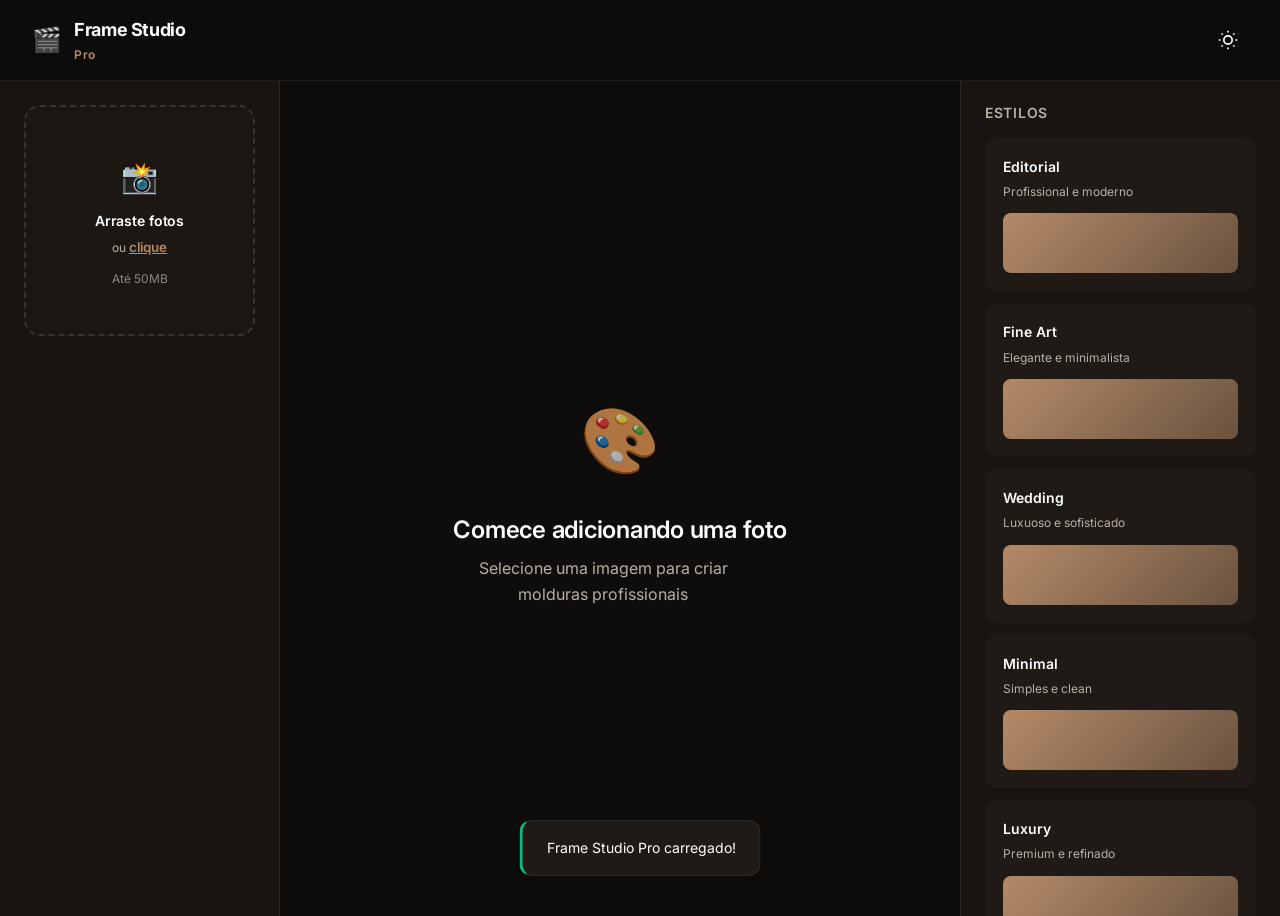
==== commit e74992c3: "apagando arquivos antigos" ====
--- a/index.html
+++ b/index.html
@@ -3,31 +3,28 @@
 <head>
     <meta charset="UTF-8">
     <meta name="viewport" content="width=device-width, initial-scale=1.0">
-    <title>Frame Studio - Molduras EXIF Profissionais</title>
-    <meta name="description" content="Crie molduras elegantes para suas fotografias com dados EXIF automaticamente.">
+    <title>Frame Studio Pro - Editor de Molduras EXIF Profissional</title>
+    <meta name="description" content="Software profissional para adicionar molduras elegantes em fotografias com dados EXIF. Perfeito para fotógrafos.">
     
-    <!-- Preconnect para otimização -->
     <link rel="preconnect" href="https://fonts.googleapis.com">
     <link rel="preconnect" href="https://fonts.gstatic.com" crossorigin>
+    <link href="https://fonts.googleapis.com/css2?family=Inter:wght@300;400;500;600;700&family=Merriweather:wght@400;700&display=swap" rel="stylesheet">
     
-    <!-- Google Fonts - Tipografia Refinada -->
-    <link href="https://fonts.googleapis.com/css2?family=Poppins:wght@300;400;500;600;700&family=Cormorant+Garamond:wght@400;500;600;700&display=swap" rel="stylesheet">
-    
-    <!-- CSS -->
-    <link rel="stylesheet" href="css/style.css">
-    <link rel="stylesheet" href="css/components.css">
-    <link rel="stylesheet" href="css/responsive.css">
+    <link rel="stylesheet" href="css/style-new.css">
 </head>
-<body>
-    <!-- Header Premium -->
+<body class="dark-mode">
+    <!-- Header -->
     <header class="header">
         <div class="header__container">
             <div class="logo">
-                <span class="logo__text">Frame Studio</span>
-                <span class="logo__badge">EXIF Pro</span>
+                <span class="logo__icon">🎬</span>
+                <div>
+                    <div class="logo__title">Frame Studio</div>
+                    <div class="logo__subtitle">Pro</div>
+                </div>
             </div>
             <nav class="header__nav">
-                <button class="btn-icon" id="themeToggle" aria-label="Alternar tema">
+                <button class="btn-icon" id="themeToggle" aria-label="Alternar tema" title="Alternar tema">
                     <svg width="20" height="20" viewBox="0 0 24 24" fill="none" stroke="currentColor" stroke-width="2">
                         <circle cx="12" cy="12" r="5"></circle>
                         <line x1="12" y1="1" x2="12" y2="3"></line>
@@ -44,207 +41,177 @@
         </div>
     </header>
 
-    <!-- Container Principal -->
+    <!-- Main App -->
     <main class="app">
-        <div class="app__container">
-            <!-- Seção Upload/Visualização -->
-            <div class="section section--left">
-                <!-- Upload Area -->
-                <div class="upload-area" id="uploadArea">
-                    <div class="upload-area__content">
-                        <svg class="upload-area__icon" width="48" height="48" viewBox="0 0 24 24" fill="none" stroke="currentColor" stroke-width="1.5">
-                            <path d="M21 15v4a2 2 0 0 1-2 2H5a2 2 0 0 1-2-2v-4"></path>
-                            <polyline points="17 8 12 3 7 8"></polyline>
-                            <line x1="12" y1="3" x2="12" y2="15"></line>
-                        </svg>
-                        <h2 class="upload-area__title">Arraste suas fotos aqui</h2>
-                        <p class="upload-area__subtitle">ou clique para selecionar</p>
-                        <p class="upload-area__hint">Formatos: JPG, PNG, WebP</p>
-                    </div>
-                    <input 
-                        type="file" 
-                        id="fileInput" 
-                        multiple 
-                        accept="image/*"
-                        aria-label="Selecionar imagens"
-                        hidden
-                    >
-                </div>
-
-                <!-- Gallery de Imagens -->
-                <div class="gallery" id="gallery" style="display: none;">
-                    <div class="gallery__header">
-                        <h3 class="gallery__title">Suas fotos</h3>
-                        <button class="btn btn--secondary btn--small" id="clearGallery">Limpar</button>
-                    </div>
-                    <div class="gallery__grid" id="galleryGrid"></div>
-                </div>
-            </div>
-
-            <!-- Seção Editor/Preview -->
-            <div class="section section--right">
-                <!-- Preview Card -->
-                <div class="preview-card" id="previewCard" style="display: none;">
-                    <div class="preview-card__header">
-                        <h3 class="preview-card__title">Pré-visualização</h3>
-                        <div class="preview-card__controls">
-                            <button class="btn-icon" id="zoomOut" aria-label="Diminuir zoom" title="Diminuir zoom">
-                                <svg width="18" height="18" viewBox="0 0 24 24" fill="none" stroke="currentColor" stroke-width="2">
-                                    <circle cx="11" cy="11" r="8"></circle>
-                                    <line x1="21" y1="21" x2="16.65" y2="16.65"></line>
-                                    <line x1="8" y1="11" x2="14" y2="11"></line>
-                                </svg>
-                            </button>
-                            <span class="preview-card__zoom" id="zoomLevel">100%</span>
-                            <button class="btn-icon" id="zoomIn" aria-label="Aumentar zoom" title="Aumentar zoom">
-                                <svg width="18" height="18" viewBox="0 0 24 24" fill="none" stroke="currentColor" stroke-width="2">
-                                    <circle cx="11" cy="11" r="8"></circle>
-                                    <line x1="21" y1="21" x2="16.65" y2="16.65"></line>
-                                    <line x1="11" y1="8" x2="11" y2="14"></line>
-                                    <line x1="8" y1="11" x2="14" y2="11"></line>
-                                </svg>
-                            </button>
-                        </div>
-                    </div>
-                    <div class="preview-card__canvas-wrapper">
-                        <canvas id="previewCanvas" class="preview-card__canvas"></canvas>
-                    </div>
-                </div>
-
-                <!-- EXIF Info -->
-                <div class="exif-info" id="exifInfo" style="display: none;">
-                    <h4 class="exif-info__title">Dados EXIF</h4>
-                    <div class="exif-info__grid" id="exifGrid"></div>
-                    <p class="exif-info__empty" id="exifEmpty">Sem dados EXIF disponíveis</p>
-                </div>
-
-                <!-- Editor Panel -->
-                <div class="editor-panel" id="editorPanel" style="display: none;">
-                    <div class="editor-panel__header">
-                        <h3 class="editor-panel__title">Editor de Moldura</h3>
-                        <button class="btn-icon" id="toggleEditor" aria-label="Recolher editor">
-                            <svg width="18" height="18" viewBox="0 0 24 24" fill="none" stroke="currentColor" stroke-width="2">
-                                <polyline points="15 18 9 12 15 6"></polyline>
+        <div class="app-grid">
+            <!-- Sidebar -->
+            <aside class="sidebar">
+                <!-- Upload Zone -->
+                <div class="upload-zone" id="uploadZone">
+                    <input type="file" id="fileInput" multiple accept="image/*" hidden aria-label="Selecionar imagens">
+                    <div class="upload-zone__content">
+                        <div class="upload-zone__icon">📸</div>
+                        <h2 class="upload-zone__title">Arraste fotos</h2>
+                        <p class="upload-zone__text">ou <button class="upload-zone__link" id="uploadBtn">clique</button></p>
+                        <p class="upload-zone__hint">Até 50MB</p>
+                    </div>
+                </div>
+
+                <!-- Gallery Section -->
+                <div class="gallery-section" id="gallerySection" style="display: none;">
+                    <div class="section-header">
+                        <h3 class="section-title">Fotos</h3>
+                        <button class="btn-icon btn-icon--small" id="clearGalleryBtn" title="Limpar todas">
+                            <svg width="16" height="16" viewBox="0 0 24 24" fill="none" stroke="currentColor" stroke-width="2">
+                                <polyline points="3 6 5 6 21 6"></polyline>
+                                <path d="M19 6v14a2 2 0 0 1-2 2H7a2 2 0 0 1-2-2V6m3 0V4a2 2 0 0 1 2-2h4a2 2 0 0 1 2 2v2"></path>
                             </svg>
                         </button>
                     </div>
-
-                    <div class="editor-panel__content" id="editorContent">
-                        <!-- Presets -->
-                        <div class="editor-section">
-                            <label class="editor-label">Presets</label>
-                            <div class="presets-grid" id="presetsGrid"></div>
-                        </div>
-
-                        <!-- Frame Color -->
-                        <div class="editor-section">
-                            <label class="editor-label">
-                                Cor da Moldura
-                                <input 
-                                    type="color" 
-                                    id="frameColor" 
-                                    value="#DCCBB3"
-                                    class="editor-color-input"
-                                    aria-label="Cor da moldura"
-                                >
-                            </label>
-                        </div>
-
-                        <!-- Frame Width -->
-                        <div class="editor-section">
-                            <label class="editor-label">
-                                Espessura da Moldura: <span id="frameWidthValue">40</span>px
-                            </label>
-                            <input 
-                                type="range" 
-                                id="frameWidth" 
-                                min="0" 
-                                max="200" 
-                                value="40"
-                                class="editor-slider"
-                                aria-label="Espessura da moldura"
-                            >
-                        </div>
-
-                        <!-- Bottom Spacing -->
-                        <div class="editor-section">
-                            <label class="editor-label">
-                                Espaço Inferior: <span id="bottomSpacingValue">100</span>px
-                            </label>
-                            <input 
-                                type="range" 
-                                id="bottomSpacing" 
-                                min="0" 
-                                max="300" 
-                                value="100"
-                                class="editor-slider"
-                                aria-label="Espaço inferior"
-                            >
-                        </div>
-
-                        <!-- Text Color -->
-                        <div class="editor-section">
-                            <label class="editor-label">
-                                Cor do Texto
-                                <input 
-                                    type="color" 
-                                    id="textColor" 
-                                    value="#1A1A1A"
-                                    class="editor-color-input"
-                                    aria-label="Cor do texto"
-                                >
-                            </label>
-                        </div>
-
-                        <!-- Font Selection -->
-                        <div class="editor-section">
-                            <label class="editor-label">Fonte</label>
-                            <select id="fontFamily" class="editor-select" aria-label="Família de fonte">
-                                <option value="Poppins">Poppins (Moderno)</option>
-                                <option value="Cormorant Garamond">Cormorant Garamond (Elegante)</option>
-                                <option value="Georgia">Georgia (Clássico)</option>
-                                <option value="Courier New">Courier New (Monospace)</option>
-                            </select>
-                        </div>
-
-                        <!-- Text Size -->
-                        <div class="editor-section">
-                            <label class="editor-label">
-                                Tamanho do Texto: <span id="textSizeValue">14</span>px
-                            </label>
-                            <input 
-                                type="range" 
-                                id="textSize" 
-                                min="8" 
-                                max="32" 
-                                value="14"
-                                class="editor-slider"
-                                aria-label="Tamanho do texto"
-                            >
-                        </div>
-
-                        <!-- Text Alignment -->
-                        <div class="editor-section">
-                            <label class="editor-label">Alinhamento</label>
-                            <div class="alignment-buttons">
-                                <button class="btn-alignment active" data-align="left" aria-label="Alinhar à esquerda" title="Esquerda">
+                    <div class="gallery" id="gallery"></div>
+                </div>
+
+                <!-- EXIF Section -->
+                <div class="exif-section" id="exifSection" style="display: none;">
+                    <div class="section-header">
+                        <h3 class="section-title">EXIF</h3>
+                    </div>
+                    <div class="exif-data" id="exifData"></div>
+                </div>
+            </aside>
+
+            <!-- Main Content -->
+            <div class="main-content">
+                <!-- Preview Area -->
+                <div class="preview-container" id="previewContainer" style="display: none;">
+                    <div class="preview-header">
+                        <h2 class="preview-title">Pré-visualização</h2>
+                        <div class="preview-controls">
+                            <div class="zoom-control">
+                                <button class="btn-icon" id="zoomOut" title="Diminuir zoom" aria-label="Diminuir zoom">
                                     <svg width="18" height="18" viewBox="0 0 24 24" fill="none" stroke="currentColor" stroke-width="2">
+                                        <circle cx="11" cy="11" r="8"></circle>
+                                        <line x1="8" y1="11" x2="14" y2="11"></line>
+                                    </svg>
+                                </button>
+                                <span class="zoom-level" id="zoomLevel">100%</span>
+                                <button class="btn-icon" id="zoomIn" title="Aumentar zoom" aria-label="Aumentar zoom">
+                                    <svg width="18" height="18" viewBox="0 0 24 24" fill="none" stroke="currentColor" stroke-width="2">
+                                        <circle cx="11" cy="11" r="8"></circle>
+                                        <line x1="11" y1="8" x2="11" y2="14"></line>
+                                        <line x1="8" y1="11" x2="14" y2="11"></line>
+                                    </svg>
+                                </button>
+                            </div>
+                        </div>
+                    </div>
+                    <div class="preview-canvas-wrapper">
+                        <canvas id="previewCanvas" class="preview-canvas"></canvas>
+                    </div>
+                </div>
+
+                <!-- Empty State -->
+                <div class="empty-state" id="emptyState">
+                    <div class="empty-state__icon">🎨</div>
+                    <h3 class="empty-state__title">Comece adicionando uma foto</h3>
+                    <p class="empty-state__text">Selecione uma imagem para criar molduras profissionais</p>
+                </div>
+            </div>
+
+            <!-- Control Panel -->
+            <aside class="control-panel">
+                <div class="panel-scroll">
+                    <!-- Presets -->
+                    <div class="control-section">
+                        <h3 class="control-section__title">Estilos</h3>
+                        <div class="presets-container" id="presetsContainer"></div>
+                    </div>
+
+                    <!-- Aspect Ratio -->
+                    <div class="control-section">
+                        <label class="control-label">Formato</label>
+                        <div class="ratio-buttons" id="ratioButtons">
+                            <button class="btn-ratio active" data-ratio="original">Original</button>
+                            <button class="btn-ratio" data-ratio="16:9">16:9</button>
+                            <button class="btn-ratio" data-ratio="4:3">4:3</button>
+                            <button class="btn-ratio" data-ratio="1:1">1:1</button>
+                            <button class="btn-ratio" data-ratio="3:2">3:2</button>
+                            <button class="btn-ratio" data-ratio="9:16">9:16</button>
+                            <button class="btn-ratio" data-ratio="3:4">3:4</button>
+                            <button class="btn-ratio" data-ratio="2:3">2:3</button>
+                        </div>
+                    </div>
+
+                    <!-- Frame Settings -->
+                    <div class="control-section">
+                        <label class="control-label">Moldura</label>
+                        
+                        <div class="control-group">
+                            <label class="sub-label">Cor</label>
+                            <input type="color" id="frameColor" value="#B48A68" class="color-input" aria-label="Cor da moldura">
+                        </div>
+
+                        <div class="control-group">
+                            <label class="sub-label">Espessura</label>
+                            <div class="number-input-group">
+                                <button class="btn-number" id="frameWidthDecrement">−</button>
+                                <input type="number" id="frameWidth" value="40" min="0" max="200" class="number-input" aria-label="Espessura da moldura">
+                                <button class="btn-number" id="frameWidthIncrement">+</button>
+                            </div>
+                            <input type="range" id="frameWidthSlider" min="0" max="200" value="40" class="slider">
+                        </div>
+
+                        <div class="control-group">
+                            <label class="sub-label">Espaço Inferior</label>
+                            <div class="number-input-group">
+                                <button class="btn-number" id="bottomSpacingDecrement">−</button>
+                                <input type="number" id="bottomSpacing" value="100" min="0" max="300" class="number-input" aria-label="Espaço inferior">
+                                <button class="btn-number" id="bottomSpacingIncrement">+</button>
+                            </div>
+                            <input type="range" id="bottomSpacingSlider" min="0" max="300" value="100" class="slider">
+                        </div>
+                    </div>
+
+                    <!-- Text Settings -->
+                    <div class="control-section">
+                        <label class="control-label">Texto</label>
+                        
+                        <div class="control-group">
+                            <label class="sub-label">Cor</label>
+                            <input type="color" id="textColor" value="#FFFFFF" class="color-input" aria-label="Cor do texto">
+                        </div>
+
+                        <div class="control-group">
+                            <label class="sub-label">Tamanho</label>
+                            <div class="number-input-group">
+                                <button class="btn-number" id="textSizeDecrement">−</button>
+                                <input type="number" id="textSize" value="14" min="8" max="32" class="number-input" aria-label="Tamanho do texto">
+                                <button class="btn-number" id="textSizeIncrement">+</button>
+                            </div>
+                            <input type="range" id="textSizeSlider" min="8" max="32" value="14" class="slider">
+                        </div>
+
+                        <div class="control-group">
+                            <label class="sub-label">Alinhamento</label>
+                            <div class="align-buttons">
+                                <button class="btn-align active" data-align="left" title="Esquerda" aria-label="Alinhar à esquerda">
+                                    <svg width="16" height="16" viewBox="0 0 24 24" fill="none" stroke="currentColor" stroke-width="2">
                                         <line x1="17" y1="10" x2="3" y2="10"></line>
                                         <line x1="21" y1="6" x2="3" y2="6"></line>
                                         <line x1="21" y1="14" x2="3" y2="14"></line>
                                         <line x1="17" y1="18" x2="3" y2="18"></line>
                                     </svg>
                                 </button>
-                                <button class="btn-alignment" data-align="center" aria-label="Centralizar" title="Centro">
-                                    <svg width="18" height="18" viewBox="0 0 24 24" fill="none" stroke="currentColor" stroke-width="2">
+                                <button class="btn-align" data-align="center" title="Centro" aria-label="Centralizar">
+                                    <svg width="16" height="16" viewBox="0 0 24 24" fill="none" stroke="currentColor" stroke-width="2">
                                         <line x1="18" y1="10" x2="6" y2="10"></line>
                                         <line x1="21" y1="6" x2="3" y2="6"></line>
                                         <line x1="21" y1="14" x2="3" y2="14"></line>
                                         <line x1="18" y1="18" x2="6" y2="18"></line>
                                     </svg>
                                 </button>
-                                <button class="btn-alignment" data-align="right" aria-label="Alinhar à direita" title="Direita">
-                                    <svg width="18" height="18" viewBox="0 0 24 24" fill="none" stroke="currentColor" stroke-width="2">
+                                <button class="btn-align" data-align="right" title="Direita" aria-label="Alinhar à direita">
+                                    <svg width="16" height="16" viewBox="0 0 24 24" fill="none" stroke="currentColor" stroke-width="2">
                                         <line x1="21" y1="10" x2="7" y2="10"></line>
                                         <line x1="21" y1="6" x2="3" y2="6"></line>
                                         <line x1="21" y1="14" x2="3" y2="14"></line>
@@ -253,36 +220,34 @@
                                 </button>
                             </div>
                         </div>
-
-                        <!-- Export Button -->
-                        <div class="editor-section editor-section--actions">
-                            <button class="btn btn--primary btn--full" id="exportBtn">
-                                <svg width="18" height="18" viewBox="0 0 24 24" fill="none" stroke="currentColor" stroke-width="2">
-                                    <path d="M21 15v4a2 2 0 0 1-2 2H5a2 2 0 0 1-2-2v-4"></path>
-                                    <polyline points="7 10 12 15 17 10"></polyline>
-                                    <line x1="12" y1="15" x2="12" y2="3"></line>
-                                </svg>
-                                Exportar JPG
-                            </button>
-                        </div>
-                    </div>
-                </div>
-            </div>
+                    </div>
+
+                    <!-- Export -->
+                    <div class="control-section">
+                        <button class="btn btn-primary btn-full" id="exportBtn">
+                            <svg width="18" height="18" viewBox="0 0 24 24" fill="none" stroke="currentColor" stroke-width="2">
+                                <path d="M21 15v4a2 2 0 0 1-2 2H5a2 2 0 0 1-2-2v-4"></path>
+                                <polyline points="7 10 12 15 17 10"></polyline>
+                                <line x1="12" y1="15" x2="12" y2="3"></line>
+                            </svg>
+                            Exportar JPG
+                        </button>
+                    </div>
+                </div>
+            </aside>
         </div>
     </main>
 
-    <!-- Toast Notification -->
+    <!-- Notifications -->
     <div class="toast" id="toast" role="alert" aria-live="polite" aria-atomic="true"></div>
-
-    <!-- Loading Indicator -->
-    <div class="loading-spinner" id="loadingSpinner" style="display: none;">
-        <div class="loading-spinner__ring"></div>
+    <div class="loading-overlay" id="loadingOverlay" style="display: none;">
+        <div class="spinner"></div>
     </div>
 
-    <!-- JavaScript -->
-    <script src="js/exif.js"></script>
+    <!-- Scripts -->
+    <script src="js/exif-pro.js"></script>
     <script src="js/canvas.js"></script>
-    <script src="js/ui.js"></script>
-    <script src="js/app.js"></script>
+    <script src="js/ui-pro.js"></script>
+    <script src="js/app-pro.js"></script>
 </body>
 </html>
--- a/css/style-new.css
+++ b/css/style-new.css
@@ -0,0 +1,979 @@
+/* ===================================================
+   FRAME STUDIO PRO - Design System Premium
+   Tema Escuro Sofisticado Inspirado em Framer/Linear
+   =================================================== */
+
+/* ============ CSS VARIABLES ============ */
+:root {
+    /* Paleta Escura Sofisticada */
+    --bg-primary: #0E0D0B;
+    --bg-secondary: #171411;
+    --bg-tertiary: #1F1A16;
+    --bg-hover: #252018;
+    
+    --card-bg: #1F1A16;
+    
+    --text-primary: #FFFFFF;
+    --text-secondary: #B8AFA5;
+    --text-tertiary: #8B8680;
+    
+    --border-color: rgba(255, 255, 255, 0.08);
+    --border-color-hover: rgba(255, 255, 255, 0.12);
+    
+    --accent: #B48A68;
+    --accent-hover: #C89B75;
+    --accent-light: rgba(180, 138, 104, 0.1);
+    
+    --success: #10B981;
+    --warning: #F59E0B;
+    --error: #EF4444;
+    
+    /* Sombras */
+    --shadow-sm: 0 1px 2px rgba(0, 0, 0, 0.05);
+    --shadow-md: 0 4px 6px rgba(0, 0, 0, 0.1);
+    --shadow-lg: 0 10px 15px rgba(0, 0, 0, 0.1);
+    --shadow-xl: 0 20px 25px rgba(0, 0, 0, 0.15);
+    
+    /* Tipografia */
+    --font-primary: 'Inter', -apple-system, BlinkMacSystemFont, 'Segoe UI', sans-serif;
+    --font-serif: 'Merriweather', serif;
+    
+    /* Tamanhos de fonte */
+    --fs-xs: 0.75rem;
+    --fs-sm: 0.875rem;
+    --fs-base: 1rem;
+    --fs-lg: 1.125rem;
+    --fs-xl: 1.25rem;
+    --fs-2xl: 1.5rem;
+    --fs-3xl: 1.875rem;
+    
+    /* Espaçamento */
+    --sp-1: 0.25rem;
+    --sp-2: 0.5rem;
+    --sp-3: 0.75rem;
+    --sp-4: 1rem;
+    --sp-6: 1.5rem;
+    --sp-8: 2rem;
+    --sp-10: 2.5rem;
+    --sp-12: 3rem;
+    --sp-16: 4rem;
+    
+    /* Border Radius */
+    --radius-sm: 0.375rem;
+    --radius-md: 0.5rem;
+    --radius-lg: 0.75rem;
+    --radius-xl: 1rem;
+    
+    /* Transições */
+    --transition-fast: 150ms cubic-bezier(0.4, 0, 0.2, 1);
+    --transition-base: 250ms cubic-bezier(0.4, 0, 0.2, 1);
+    --transition-slow: 350ms cubic-bezier(0.4, 0, 0.2, 1);
+}
+
+/* ============ RESET ============ */
+* {
+    margin: 0;
+    padding: 0;
+    box-sizing: border-box;
+}
+
+html {
+    -webkit-font-smoothing: antialiased;
+    -moz-osx-font-smoothing: grayscale;
+    scroll-behavior: smooth;
+}
+
+body {
+    font-family: var(--font-primary);
+    font-size: var(--fs-base);
+    line-height: 1.6;
+    color: var(--text-primary);
+    background-color: var(--bg-primary);
+    overflow-x: hidden;
+}
+
+/* ============ TIPOGRAFIA ============ */
+h1, h2, h3, h4, h5, h6 {
+    font-weight: 600;
+    line-height: 1.2;
+    letter-spacing: -0.01em;
+    color: var(--text-primary);
+}
+
+h1 { font-size: var(--fs-3xl); }
+h2 { font-size: var(--fs-2xl); }
+h3 { font-size: var(--fs-xl); }
+h4 { font-size: var(--fs-lg); }
+h5 { font-size: var(--fs-base); }
+h6 { font-size: var(--fs-sm); }
+
+p { color: var(--text-secondary); }
+
+a {
+    color: var(--accent);
+    text-decoration: none;
+    transition: color var(--transition-fast);
+}
+
+a:hover {
+    color: var(--accent-hover);
+}
+
+button {
+    font-family: inherit;
+}
+
+input, select, textarea {
+    font-family: inherit;
+}
+
+/* ============ HEADER ============ */
+.header {
+    position: sticky;
+    top: 0;
+    z-index: 100;
+    background-color: rgba(14, 13, 11, 0.9);
+    border-bottom: 1px solid var(--border-color);
+    backdrop-filter: blur(10px);
+}
+
+.header__container {
+    max-width: 100%;
+    margin: 0 auto;
+    padding: var(--sp-4) var(--sp-8);
+    display: flex;
+    justify-content: space-between;
+    align-items: center;
+}
+
+.logo {
+    display: flex;
+    align-items: center;
+    gap: var(--sp-3);
+    cursor: pointer;
+}
+
+.logo__icon {
+    font-size: var(--fs-2xl);
+}
+
+.logo__title {
+    font-size: var(--fs-lg);
+    font-weight: 700;
+    letter-spacing: -0.02em;
+}
+
+.logo__subtitle {
+    font-size: var(--fs-xs);
+    color: var(--accent);
+    font-weight: 600;
+    letter-spacing: 0.05em;
+}
+
+.header__nav {
+    display: flex;
+    gap: var(--sp-4);
+    align-items: center;
+}
+
+/* ============ APP LAYOUT ============ */
+.app {
+    min-height: calc(100vh - 65px);
+    background-color: var(--bg-primary);
+}
+
+.app-grid {
+    display: grid;
+    grid-template-columns: 280px 1fr 320px;
+    height: calc(100vh - 65px);
+    gap: 0;
+    overflow: hidden;
+}
+
+/* ============ SIDEBAR ============ */
+.sidebar {
+    background-color: var(--bg-secondary);
+    border-right: 1px solid var(--border-color);
+    overflow-y: auto;
+    padding: var(--sp-6);
+    display: flex;
+    flex-direction: column;
+    gap: var(--sp-6);
+}
+
+.sidebar::-webkit-scrollbar {
+    width: 6px;
+}
+
+.sidebar::-webkit-scrollbar-track {
+    background: transparent;
+}
+
+.sidebar::-webkit-scrollbar-thumb {
+    background: rgba(255, 255, 255, 0.1);
+    border-radius: var(--radius-md);
+}
+
+/* Upload Zone */
+.upload-zone {
+    aspect-ratio: 1;
+    border: 2px dashed var(--border-color-hover);
+    border-radius: var(--radius-xl);
+    display: flex;
+    align-items: center;
+    justify-content: center;
+    cursor: pointer;
+    transition: all var(--transition-base);
+    background-color: rgba(180, 138, 104, 0.03);
+}
+
+.upload-zone:hover {
+    border-color: var(--accent);
+    background-color: var(--accent-light);
+}
+
+.upload-zone__content {
+    text-align: center;
+    pointer-events: none;
+}
+
+.upload-zone__icon {
+    font-size: var(--fs-3xl);
+    margin-bottom: var(--sp-3);
+    display: block;
+}
+
+.upload-zone__title {
+    font-size: var(--fs-sm);
+    font-weight: 600;
+    margin-bottom: var(--sp-2);
+    color: var(--text-primary);
+}
+
+.upload-zone__text {
+    font-size: var(--fs-xs);
+    color: var(--text-secondary);
+    margin-bottom: var(--sp-3);
+}
+
+.upload-zone__link {
+    background: none;
+    border: none;
+    color: var(--accent);
+    cursor: pointer;
+    font-weight: 600;
+    text-decoration: underline;
+    padding: 0;
+}
+
+.upload-zone__link:hover {
+    color: var(--accent-hover);
+}
+
+.upload-zone__hint {
+    font-size: var(--fs-xs);
+    color: var(--text-tertiary);
+}
+
+/* Gallery */
+.gallery-section {
+    display: flex;
+    flex-direction: column;
+    gap: var(--sp-4);
+}
+
+.section-header {
+    display: flex;
+    justify-content: space-between;
+    align-items: center;
+}
+
+.section-title {
+    font-size: var(--fs-sm);
+    font-weight: 600;
+    text-transform: uppercase;
+    letter-spacing: 0.05em;
+    color: var(--text-secondary);
+}
+
+.gallery {
+    display: flex;
+    flex-direction: column;
+    gap: var(--sp-3);
+}
+
+.gallery-item {
+    position: relative;
+    aspect-ratio: 1;
+    border-radius: var(--radius-lg);
+    overflow: hidden;
+    cursor: pointer;
+    border: 2px solid transparent;
+    transition: all var(--transition-fast);
+    background-color: var(--bg-tertiary);
+}
+
+.gallery-item:hover {
+    border-color: var(--accent);
+    transform: scale(1.02);
+}
+
+.gallery-item.active {
+    border-color: var(--accent);
+    box-shadow: 0 0 0 3px rgba(180, 138, 104, 0.2);
+}
+
+.gallery-item img {
+    width: 100%;
+    height: 100%;
+    object-fit: cover;
+}
+
+.gallery-item-status {
+    position: absolute;
+    top: var(--sp-2);
+    right: var(--sp-2);
+    font-size: var(--fs-xs);
+}
+
+.gallery-item-status.exif-found::before {
+    content: '✓';
+    color: var(--success);
+}
+
+.gallery-item-status.exif-missing::before {
+    content: '⚠';
+    color: var(--warning);
+}
+
+/* EXIF Section */
+.exif-section {
+    display: flex;
+    flex-direction: column;
+    gap: var(--sp-4);
+}
+
+.exif-data {
+    display: flex;
+    flex-direction: column;
+    gap: var(--sp-3);
+}
+
+.exif-item {
+    padding: var(--sp-3);
+    background-color: var(--bg-tertiary);
+    border-radius: var(--radius-md);
+    border-left: 3px solid var(--accent);
+}
+
+.exif-item__label {
+    font-size: var(--fs-xs);
+    color: var(--text-secondary);
+    text-transform: uppercase;
+    letter-spacing: 0.05em;
+    margin-bottom: var(--sp-1);
+}
+
+.exif-item__value {
+    font-size: var(--fs-sm);
+    color: var(--text-primary);
+    font-family: var(--font-serif);
+}
+
+.exif-empty {
+    padding: var(--sp-6) var(--sp-4);
+    text-align: center;
+    color: var(--text-tertiary);
+    font-size: var(--fs-sm);
+}
+
+/* ============ MAIN CONTENT ============ */
+.main-content {
+    background-color: var(--bg-primary);
+    overflow: auto;
+    display: flex;
+    align-items: center;
+    justify-content: center;
+    position: relative;
+}
+
+.main-content::-webkit-scrollbar {
+    width: 8px;
+}
+
+.main-content::-webkit-scrollbar-track {
+    background: transparent;
+}
+
+.main-content::-webkit-scrollbar-thumb {
+    background: rgba(255, 255, 255, 0.1);
+    border-radius: var(--radius-md);
+}
+
+/* Empty State */
+.empty-state {
+    text-align: center;
+    padding: var(--sp-16);
+}
+
+.empty-state__icon {
+    font-size: 4rem;
+    margin-bottom: var(--sp-6);
+    opacity: 0.7;
+}
+
+.empty-state__title {
+    font-size: var(--fs-2xl);
+    margin-bottom: var(--sp-3);
+    color: var(--text-primary);
+}
+
+.empty-state__text {
+    color: var(--text-secondary);
+    max-width: 300px;
+}
+
+/* Preview Container */
+.preview-container {
+    width: 100%;
+    height: 100%;
+    display: flex;
+    flex-direction: column;
+    padding: var(--sp-8);
+}
+
+.preview-header {
+    display: flex;
+    justify-content: space-between;
+    align-items: center;
+    margin-bottom: var(--sp-6);
+}
+
+.preview-title {
+    font-size: var(--fs-xl);
+    font-weight: 600;
+}
+
+.preview-controls {
+    display: flex;
+    gap: var(--sp-4);
+    align-items: center;
+}
+
+.zoom-control {
+    display: flex;
+    align-items: center;
+    gap: var(--sp-2);
+    background-color: var(--bg-secondary);
+    padding: var(--sp-2) var(--sp-3);
+    border-radius: var(--radius-lg);
+    border: 1px solid var(--border-color);
+}
+
+.zoom-level {
+    font-size: var(--fs-sm);
+    color: var(--text-secondary);
+    min-width: 50px;
+    text-align: center;
+}
+
+.preview-canvas-wrapper {
+    flex: 1;
+    display: flex;
+    align-items: center;
+    justify-content: center;
+    background-color: var(--bg-secondary);
+    border-radius: var(--radius-lg);
+    border: 1px solid var(--border-color);
+    overflow: auto;
+}
+
+.preview-canvas {
+    max-width: 100%;
+    max-height: 100%;
+    display: block;
+    box-shadow: var(--shadow-xl);
+}
+
+/* Result Container */
+.result-container {
+    width: 100%;
+    height: 100%;
+    display: flex;
+    flex-direction: column;
+    padding: var(--sp-8);
+}
+
+.result-header {
+    margin-bottom: var(--sp-6);
+}
+
+.result-title {
+    font-size: var(--fs-xl);
+    font-weight: 600;
+}
+
+.result-canvas-wrapper {
+    flex: 1;
+    display: flex;
+    align-items: center;
+    justify-content: center;
+    background-color: var(--bg-secondary);
+    border-radius: var(--radius-lg);
+    border: 1px solid var(--border-color);
+    overflow: auto;
+}
+
+.result-canvas {
+    max-width: 100%;
+    max-height: 100%;
+    display: block;
+}
+
+/* ============ CONTROL PANEL ============ */
+.control-panel {
+    background-color: var(--bg-secondary);
+    border-left: 1px solid var(--border-color);
+    overflow-y: auto;
+    display: flex;
+    flex-direction: column;
+}
+
+.control-panel::-webkit-scrollbar {
+    width: 6px;
+}
+
+.control-panel::-webkit-scrollbar-track {
+    background: transparent;
+}
+
+.control-panel::-webkit-scrollbar-thumb {
+    background: rgba(255, 255, 255, 0.1);
+    border-radius: var(--radius-md);
+}
+
+.panel-scroll {
+    padding: var(--sp-6);
+    display: flex;
+    flex-direction: column;
+    gap: var(--sp-8);
+}
+
+.control-section {
+    display: flex;
+    flex-direction: column;
+    gap: var(--sp-4);
+}
+
+.control-section__title {
+    font-size: var(--fs-sm);
+    font-weight: 600;
+    text-transform: uppercase;
+    letter-spacing: 0.05em;
+    color: var(--text-secondary);
+}
+
+.control-label {
+    font-size: var(--fs-sm);
+    font-weight: 600;
+    color: var(--text-primary);
+    display: block;
+}
+
+.sub-label {
+    font-size: var(--fs-xs);
+    color: var(--text-secondary);
+    text-transform: uppercase;
+    letter-spacing: 0.05em;
+    display: block;
+    margin-bottom: var(--sp-2);
+}
+
+/* Presets */
+.presets-container {
+    display: grid;
+    grid-template-columns: 1fr;
+    gap: var(--sp-3);
+}
+
+.preset-card {
+    padding: var(--sp-4);
+    background-color: var(--bg-tertiary);
+    border: 2px solid transparent;
+    border-radius: var(--radius-lg);
+    cursor: pointer;
+    transition: all var(--transition-base);
+}
+
+.preset-card:hover {
+    border-color: var(--accent);
+    background-color: var(--bg-hover);
+}
+
+.preset-card.active {
+    border-color: var(--accent);
+    background-color: rgba(180, 138, 104, 0.1);
+    box-shadow: 0 0 0 2px rgba(180, 138, 104, 0.15);
+}
+
+.preset-card__name {
+    font-size: var(--fs-sm);
+    font-weight: 600;
+    margin-bottom: var(--sp-1);
+}
+
+.preset-card__desc {
+    font-size: var(--fs-xs);
+    color: var(--text-secondary);
+}
+
+.preset-card__preview {
+    margin-top: var(--sp-3);
+    height: 60px;
+    background: linear-gradient(135deg, var(--accent) 0%, rgba(180, 138, 104, 0.5) 100%);
+    border-radius: var(--radius-md);
+}
+
+/* Ratio Buttons */
+.ratio-buttons {
+    display: grid;
+    grid-template-columns: repeat(4, 1fr);
+    gap: var(--sp-2);
+}
+
+.btn-ratio {
+    padding: var(--sp-2) var(--sp-3);
+    background-color: var(--bg-tertiary);
+    border: 1px solid var(--border-color);
+    border-radius: var(--radius-md);
+    color: var(--text-primary);
+    font-size: var(--fs-xs);
+    font-weight: 600;
+    cursor: pointer;
+    transition: all var(--transition-fast);
+}
+
+.btn-ratio:hover {
+    border-color: var(--accent);
+}
+
+.btn-ratio.active {
+    background-color: var(--accent);
+    border-color: var(--accent);
+    color: var(--bg-primary);
+}
+
+/* Control Group */
+.control-group {
+    display: flex;
+    flex-direction: column;
+    gap: var(--sp-2);
+}
+
+.color-input {
+    width: 100%;
+    height: 44px;
+    border: 1px solid var(--border-color);
+    border-radius: var(--radius-md);
+    cursor: pointer;
+    transition: border-color var(--transition-fast);
+}
+
+.color-input:hover {
+    border-color: var(--accent);
+}
+
+.number-input-group {
+    display: flex;
+    align-items: center;
+    gap: var(--sp-2);
+}
+
+.btn-number {
+    width: 36px;
+    height: 36px;
+    background-color: var(--bg-tertiary);
+    border: 1px solid var(--border-color);
+    border-radius: var(--radius-md);
+    color: var(--text-primary);
+    cursor: pointer;
+    transition: all var(--transition-fast);
+    font-weight: 600;
+}
+
+.btn-number:hover {
+    background-color: var(--bg-hover);
+    border-color: var(--accent);
+}
+
+.number-input {
+    flex: 1;
+    padding: var(--sp-2) var(--sp-3);
+    background-color: var(--bg-tertiary);
+    border: 1px solid var(--border-color);
+    border-radius: var(--radius-md);
+    color: var(--text-primary);
+    text-align: center;
+    font-size: var(--fs-sm);
+    transition: border-color var(--transition-fast);
+}
+
+.number-input:focus {
+    outline: none;
+    border-color: var(--accent);
+}
+
+.slider {
+    width: 100%;
+    height: 5px;
+    background: linear-gradient(to right, var(--bg-tertiary) 0%, var(--bg-tertiary) 100%);
+    border-radius: var(--radius-md);
+    outline: none;
+    -webkit-appearance: none;
+    appearance: none;
+    cursor: pointer;
+}
+
+.slider::-webkit-slider-thumb {
+    -webkit-appearance: none;
+    appearance: none;
+    width: 16px;
+    height: 16px;
+    background-color: var(--accent);
+    border-radius: 50%;
+    cursor: pointer;
+    transition: all var(--transition-fast);
+    box-shadow: 0 2px 8px rgba(180, 138, 104, 0.3);
+}
+
+.slider::-webkit-slider-thumb:hover {
+    transform: scale(1.2);
+    box-shadow: 0 4px 12px rgba(180, 138, 104, 0.4);
+}
+
+.slider::-moz-range-thumb {
+    width: 16px;
+    height: 16px;
+    background-color: var(--accent);
+    border-radius: 50%;
+    cursor: pointer;
+    border: none;
+    transition: all var(--transition-fast);
+    box-shadow: 0 2px 8px rgba(180, 138, 104, 0.3);
+}
+
+.slider::-moz-range-thumb:hover {
+    transform: scale(1.2);
+    box-shadow: 0 4px 12px rgba(180, 138, 104, 0.4);
+}
+
+/* Alignment Buttons */
+.align-buttons {
+    display: grid;
+    grid-template-columns: repeat(3, 1fr);
+    gap: var(--sp-2);
+}
+
+.btn-align {
+    padding: var(--sp-3);
+    background-color: var(--bg-tertiary);
+    border: 1px solid var(--border-color);
+    border-radius: var(--radius-md);
+    color: var(--text-primary);
+    cursor: pointer;
+    transition: all var(--transition-fast);
+    display: flex;
+    align-items: center;
+    justify-content: center;
+}
+
+.btn-align:hover {
+    border-color: var(--accent);
+}
+
+.btn-align.active {
+    background-color: var(--accent);
+    border-color: var(--accent);
+    color: var(--bg-primary);
+}
+
+/* Buttons */
+.btn {
+    display: inline-flex;
+    align-items: center;
+    justify-content: center;
+    gap: var(--sp-3);
+    padding: var(--sp-3) var(--sp-6);
+    font-size: var(--fs-sm);
+    font-weight: 600;
+    border: none;
+    border-radius: var(--radius-lg);
+    cursor: pointer;
+    transition: all var(--transition-base);
+    white-space: nowrap;
+}
+
+.btn:disabled {
+    opacity: 0.5;
+    cursor: not-allowed;
+}
+
+.btn-primary {
+    background-color: var(--accent);
+    color: var(--bg-primary);
+}
+
+.btn-primary:hover:not(:disabled) {
+    background-color: var(--accent-hover);
+    transform: translateY(-1px);
+    box-shadow: var(--shadow-lg);
+}
+
+.btn-primary:active:not(:disabled) {
+    transform: translateY(0);
+}
+
+.btn-full {
+    width: 100%;
+}
+
+.btn-icon {
+    display: inline-flex;
+    align-items: center;
+    justify-content: center;
+    width: 40px;
+    height: 40px;
+    padding: 0;
+    background-color: transparent;
+    border: 1px solid transparent;
+    border-radius: var(--radius-lg);
+    cursor: pointer;
+    color: var(--text-primary);
+    transition: all var(--transition-fast);
+}
+
+.btn-icon:hover {
+    background-color: var(--bg-tertiary);
+    border-color: var(--border-color);
+}
+
+.btn-icon--small {
+    width: 32px;
+    height: 32px;
+}
+
+.btn-icon svg {
+    width: 20px;
+    height: 20px;
+}
+
+.btn-icon--small svg {
+    width: 16px;
+    height: 16px;
+}
+
+/* ============ NOTIFICATIONS ============ */
+.toast {
+    position: fixed;
+    bottom: -100px;
+    left: 50%;
+    transform: translateX(-50%);
+    background-color: var(--card-bg);
+    color: var(--text-primary);
+    padding: var(--sp-4) var(--sp-6);
+    border-radius: var(--radius-lg);
+    border: 1px solid var(--border-color);
+    box-shadow: var(--shadow-xl);
+    transition: bottom var(--transition-base);
+    max-width: 400px;
+    text-align: center;
+    z-index: 1100;
+    font-size: var(--fs-sm);
+}
+
+.toast.show {
+    bottom: var(--sp-6);
+}
+
+.toast.success {
+    border-left: 3px solid var(--success);
+}
+
+.toast.error {
+    border-left: 3px solid var(--error);
+}
+
+.toast.warning {
+    border-left: 3px solid var(--warning);
+}
+
+/* Loading Overlay */
+.loading-overlay {
+    position: fixed;
+    top: 0;
+    left: 0;
+    right: 0;
+    bottom: 0;
+    background-color: rgba(14, 13, 11, 0.8);
+    display: flex;
+    align-items: center;
+    justify-content: center;
+    z-index: 999;
+}
+
+.spinner {
+    width: 40px;
+    height: 40px;
+    border: 3px solid rgba(255, 255, 255, 0.1);
+    border-top-color: var(--accent);
+    border-radius: 50%;
+    animation: spin 1s linear infinite;
+}
+
+@keyframes spin {
+    to { transform: rotate(360deg); }
+}
+
+/* ============ ANIMATIONS ============ */
+@keyframes fadeIn {
+    from {
+        opacity: 0;
+        transform: translateY(10px);
+    }
+    to {
+        opacity: 1;
+        transform: translateY(0);
+    }
+}
+
+.fade-in {
+    animation: fadeIn var(--transition-base) ease-out;
+}
+
+@keyframes slideIn {
+    from {
+        opacity: 0;
+        transform: translateX(-20px);
+    }
+    to {
+        opacity: 1;
+        transform: translateX(0);
+    }
+}
+
+.slide-in {
+    animation: slideIn var(--transition-base) ease-out;
+}
+
+/* ============ UTILITY ============ */
+.visually-hidden {
+    position: absolute;
+    width: 1px;
+    height: 1px;
+    padding: 0;
+    margin: -1px;
+    overflow: hidden;
+    clip: rect(0, 0, 0, 0);
+    white-space: nowrap;
+    border-width: 0;
+}
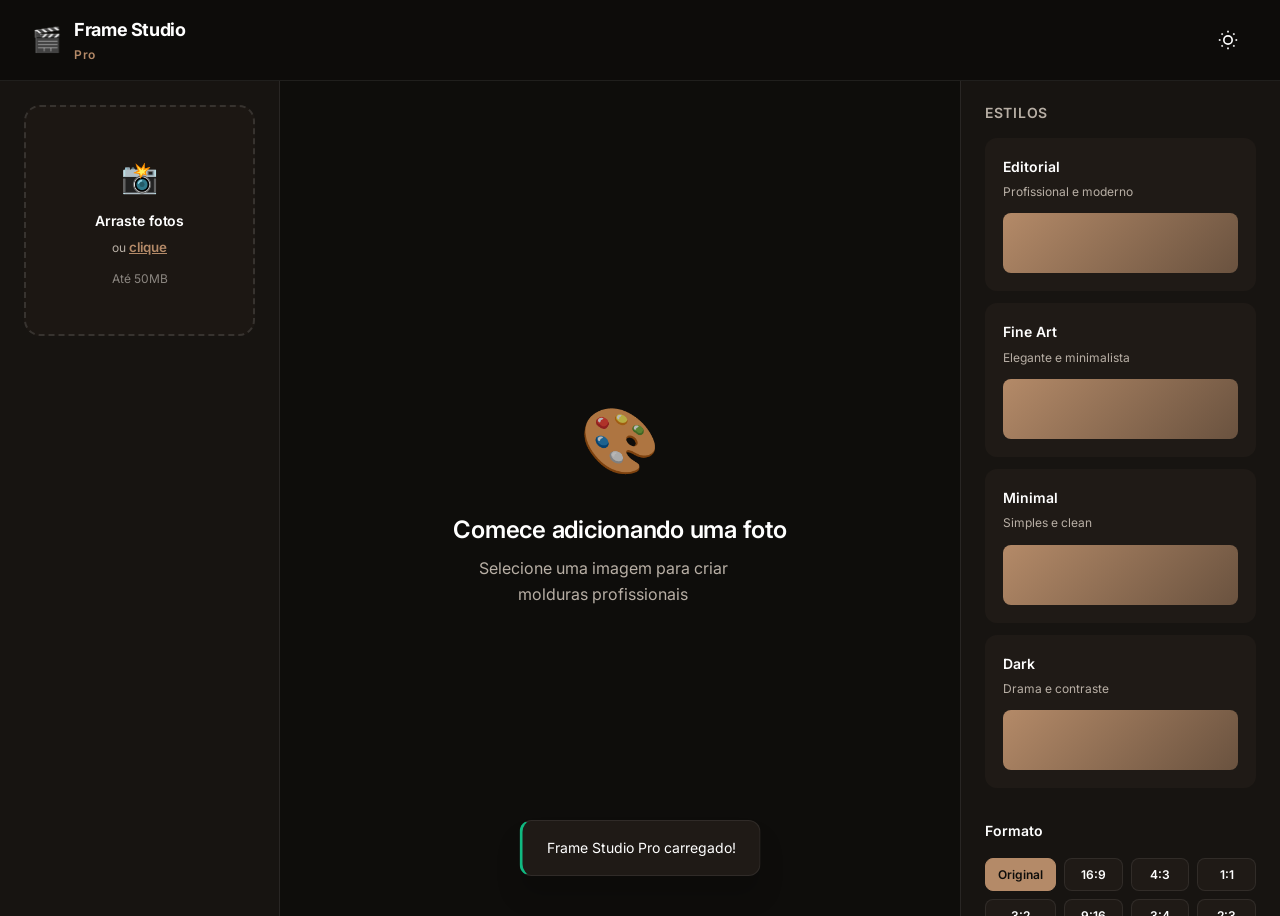
==== commit 7d0e7425: "Correções interface" ====
--- a/index.html
+++ b/index.html
@@ -148,7 +148,8 @@
                         
                         <div class="control-group">
                             <label class="sub-label">Cor</label>
-                            <input type="color" id="frameColor" value="#B48A68" class="color-input" aria-label="Cor da moldura">
+                            <!-- CORREÇÃO: Cor padrão agora é branca #FFFFFF -->
+                            <input type="color" id="frameColor" value="#FFFFFF" class="color-input" aria-label="Cor da moldura">
                         </div>
 
                         <div class="control-group">
@@ -178,23 +179,34 @@
                         
                         <div class="control-group">
                             <label class="sub-label">Cor</label>
-                            <input type="color" id="textColor" value="#FFFFFF" class="color-input" aria-label="Cor do texto">
+                            <input type="color" id="textColor" value="#000000" class="color-input" aria-label="Cor do texto">
+                        </div>
+
+                        <div class="control-group">
+                            <label class="sub-label">Estilo da Fonte</label>
+                            <select id="fontFamily" class="number-input" style="width: 100%; cursor: pointer;">
+                                <option value="Courier New">Retrô (Máquina de Escrever)</option>
+                                <option value="Inter">Moderna (Clean)</option>
+                                <option value="Merriweather">Clássica (Serifa)</option>
+                                <option value="Arial">Básica</option>
+                            </select>
                         </div>
 
                         <div class="control-group">
                             <label class="sub-label">Tamanho</label>
                             <div class="number-input-group">
                                 <button class="btn-number" id="textSizeDecrement">−</button>
-                                <input type="number" id="textSize" value="14" min="8" max="32" class="number-input" aria-label="Tamanho do texto">
+                                <!-- CORREÇÃO: Tamanho padrão alterado para 24 e máximo estendido -->
+                                <input type="number" id="textSize" value="24" min="8" max="48" class="number-input" aria-label="Tamanho do texto">
                                 <button class="btn-number" id="textSizeIncrement">+</button>
                             </div>
-                            <input type="range" id="textSizeSlider" min="8" max="32" value="14" class="slider">
+                            <input type="range" id="textSizeSlider" min="8" max="48" value="24" class="slider">
                         </div>
 
                         <div class="control-group">
                             <label class="sub-label">Alinhamento</label>
                             <div class="align-buttons">
-                                <button class="btn-align active" data-align="left" title="Esquerda" aria-label="Alinhar à esquerda">
+                                <button class="btn-align" data-align="left" title="Esquerda" aria-label="Alinhar à esquerda">
                                     <svg width="16" height="16" viewBox="0 0 24 24" fill="none" stroke="currentColor" stroke-width="2">
                                         <line x1="17" y1="10" x2="3" y2="10"></line>
                                         <line x1="21" y1="6" x2="3" y2="6"></line>
@@ -202,7 +214,7 @@
                                         <line x1="17" y1="18" x2="3" y2="18"></line>
                                     </svg>
                                 </button>
-                                <button class="btn-align" data-align="center" title="Centro" aria-label="Centralizar">
+                                <button class="btn-align active" data-align="center" title="Centro" aria-label="Centralizar">
                                     <svg width="16" height="16" viewBox="0 0 24 24" fill="none" stroke="currentColor" stroke-width="2">
                                         <line x1="18" y1="10" x2="6" y2="10"></line>
                                         <line x1="21" y1="6" x2="3" y2="6"></line>
@@ -224,6 +236,15 @@
 
                     <!-- Export -->
                     <div class="control-section">
+                        <div class="control-group">
+                            <label class="sub-label">Qualidade Final</label>
+                            <select id="exportQuality" class="number-input" style="width: 100%; margin-bottom: 10px; cursor: pointer;">
+                                <option value="1.0">Máxima (Sem perdas - Arquivo maior)</option>
+                                <option value="0.8" selected>Alta (Recomendado para Redes)</option>
+                                <option value="0.6">Comprimida (Web - Arquivo menor)</option>
+                            </select>
+                        </div>
+
                         <button class="btn btn-primary btn-full" id="exportBtn">
                             <svg width="18" height="18" viewBox="0 0 24 24" fill="none" stroke="currentColor" stroke-width="2">
                                 <path d="M21 15v4a2 2 0 0 1-2 2H5a2 2 0 0 1-2-2v-4"></path>
@@ -250,4 +271,4 @@
     <script src="js/ui-pro.js"></script>
     <script src="js/app-pro.js"></script>
 </body>
-</html>
+</html>
--- a/css/style-new.css
+++ b/css/style-new.css
@@ -234,7 +234,7 @@
 
 .upload-zone__content {
     text-align: center;
-    pointer-events: none;
+    /* CORREÇÃO: Removido o pointer-events: none que impedia o clique no texto */
 }
 
 .upload-zone__icon {
@@ -977,3 +977,36 @@
     white-space: nowrap;
     border-width: 0;
 }
+
+/* ============ RESPONSIVE MOBILE ============ */
+@media (max-width: 1024px) {
+    .app-grid {
+        grid-template-columns: 1fr; /* Muda para 1 única coluna no celular */
+        height: auto;
+        overflow-y: auto;
+    }
+    
+    .sidebar {
+        border-right: none;
+        border-bottom: 1px solid var(--border-color);
+        height: auto;
+    }
+    
+    .main-content {
+        min-height: 50vh; /* Garante que a imagem tenha espaço para aparecer */
+    }
+    
+    .control-panel {
+        border-left: none;
+        border-top: 1px solid var(--border-color);
+        height: auto;
+    }
+    
+    .header__container {
+        padding: var(--sp-4);
+    }
+
+    .preview-container {
+        padding: var(--sp-4);
+    }
+}
